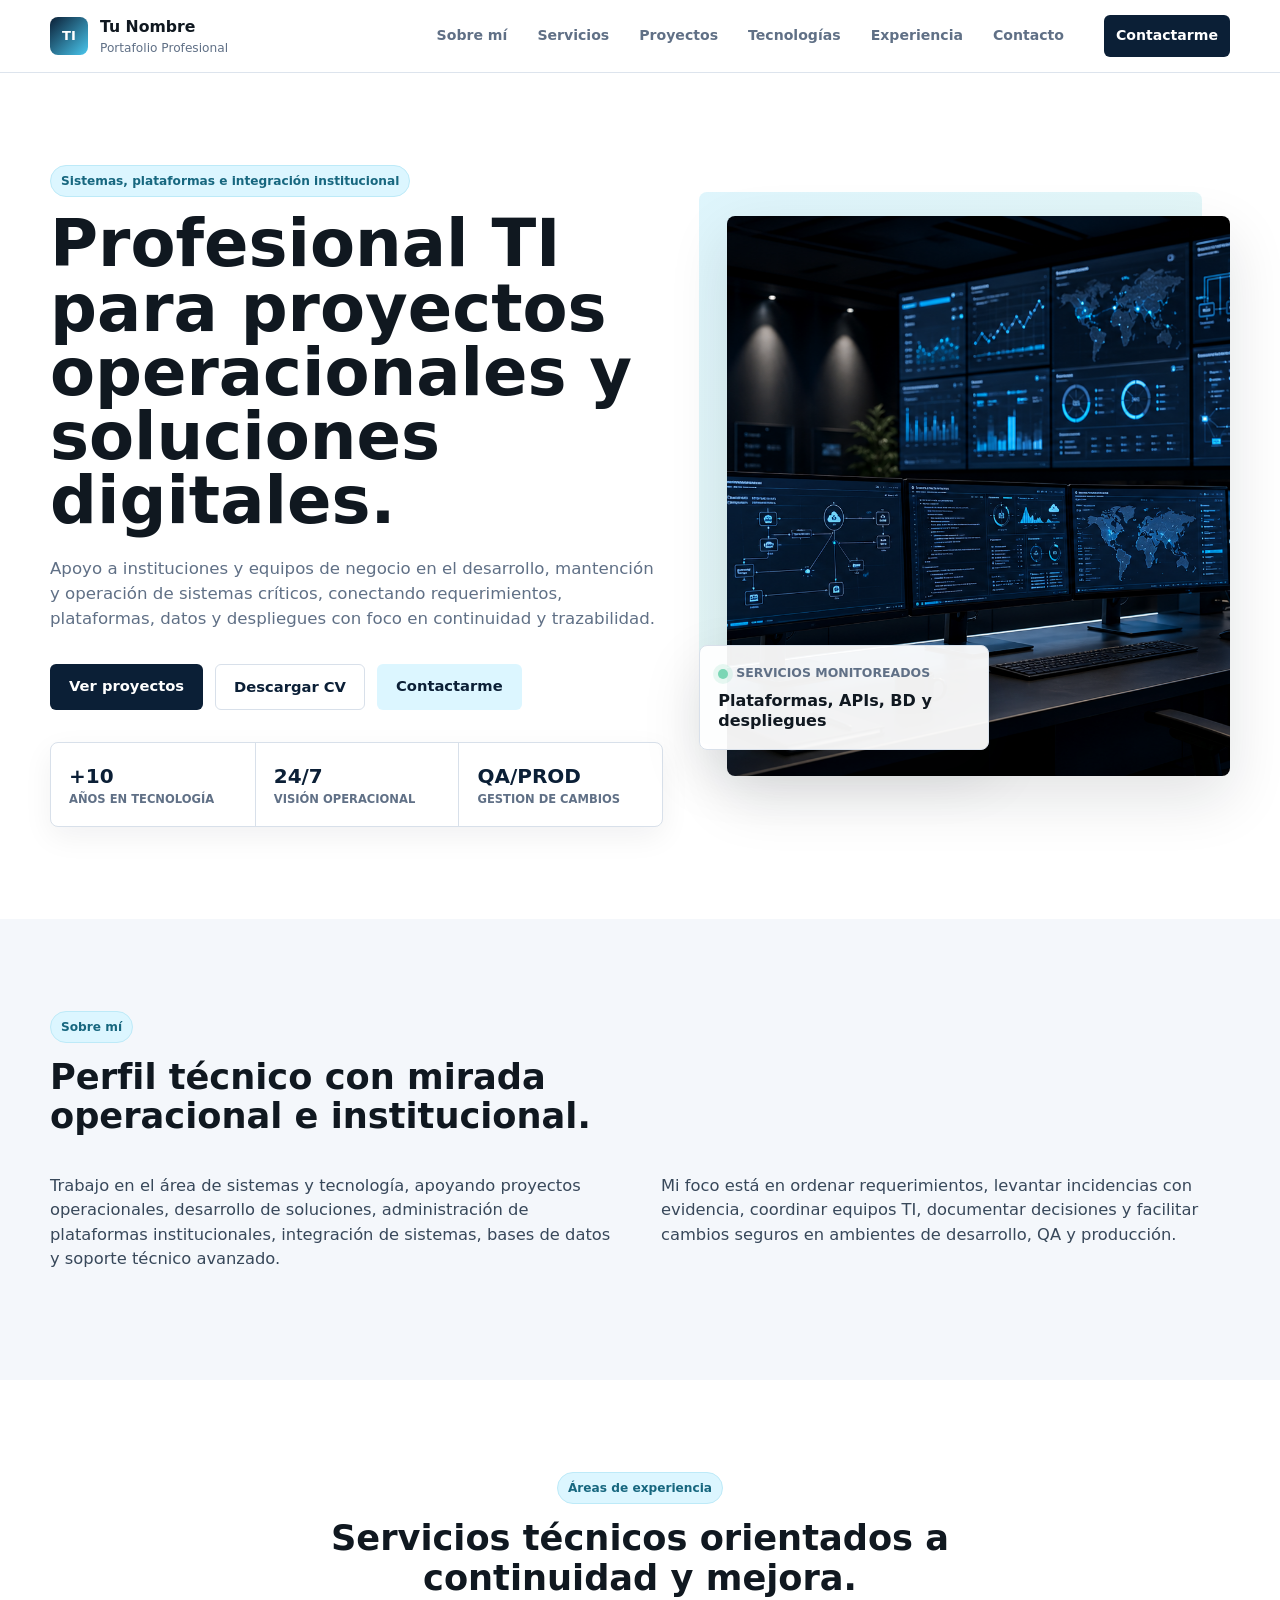
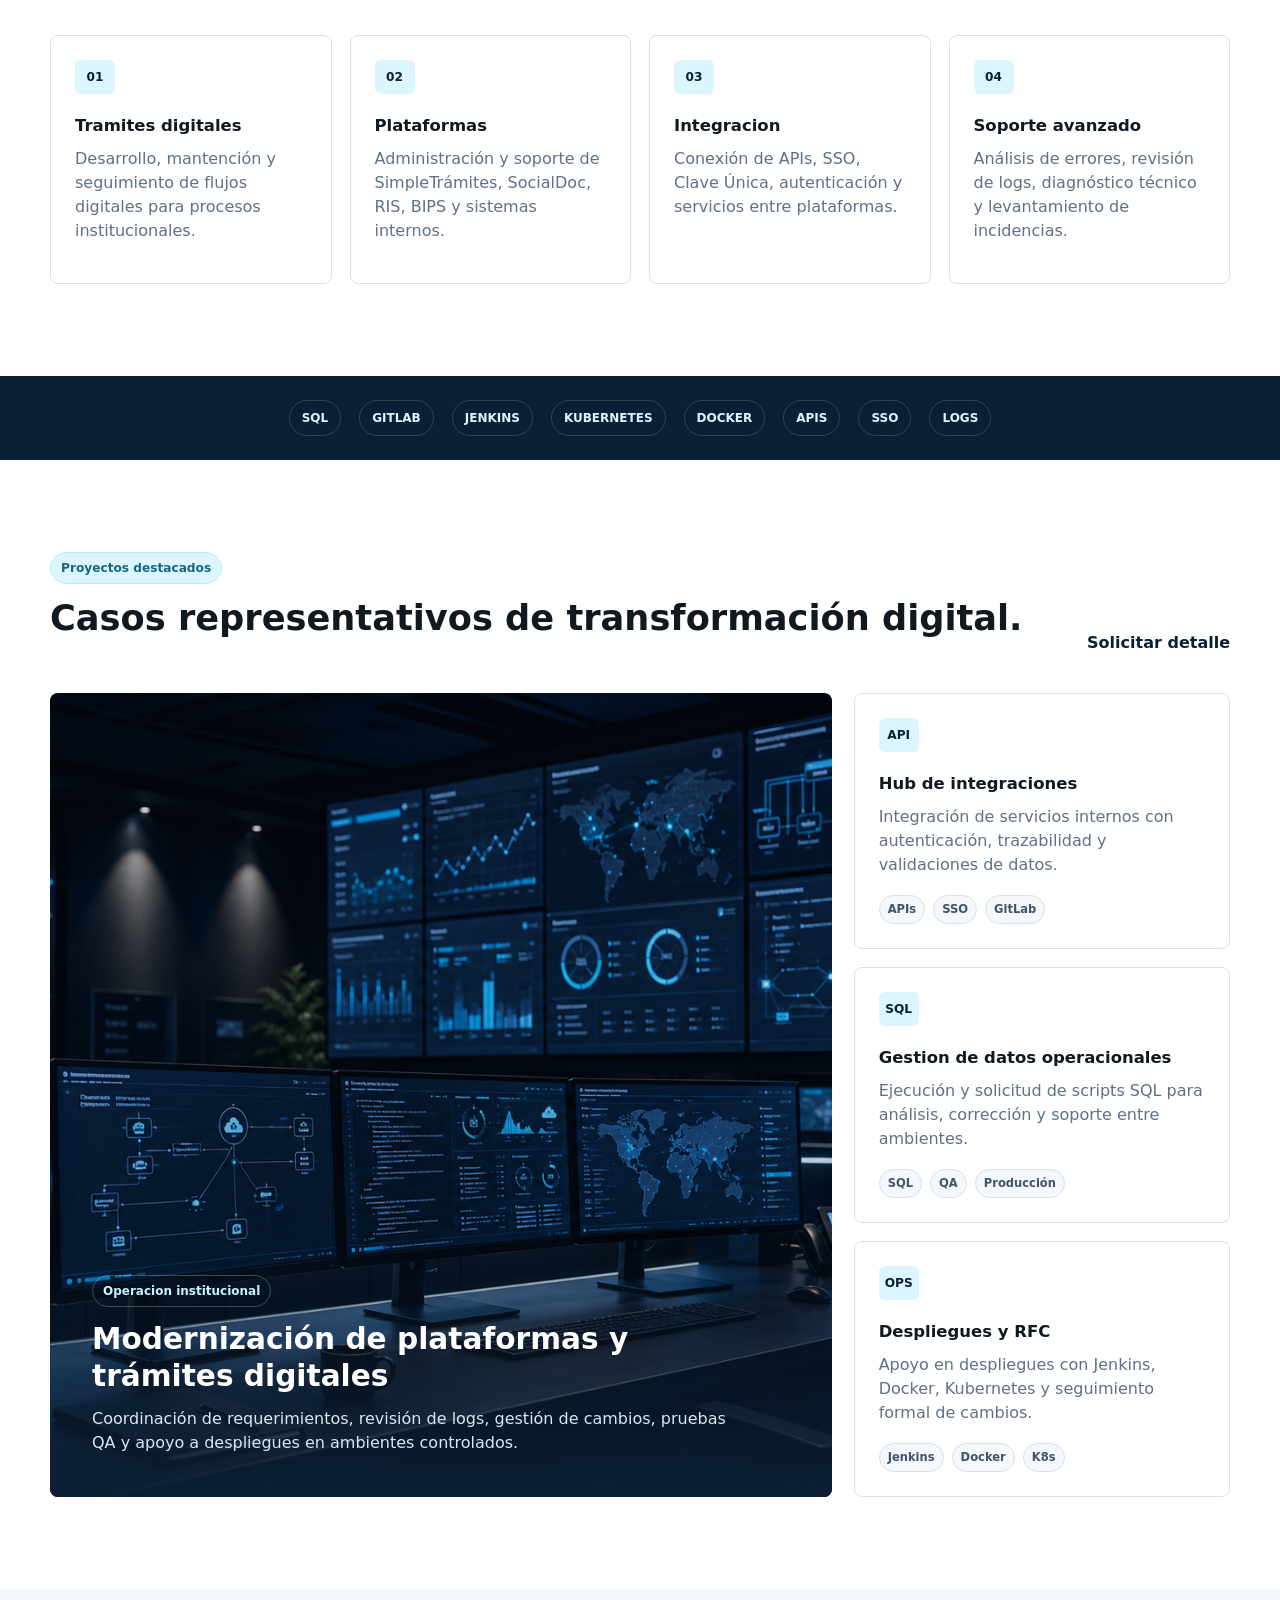
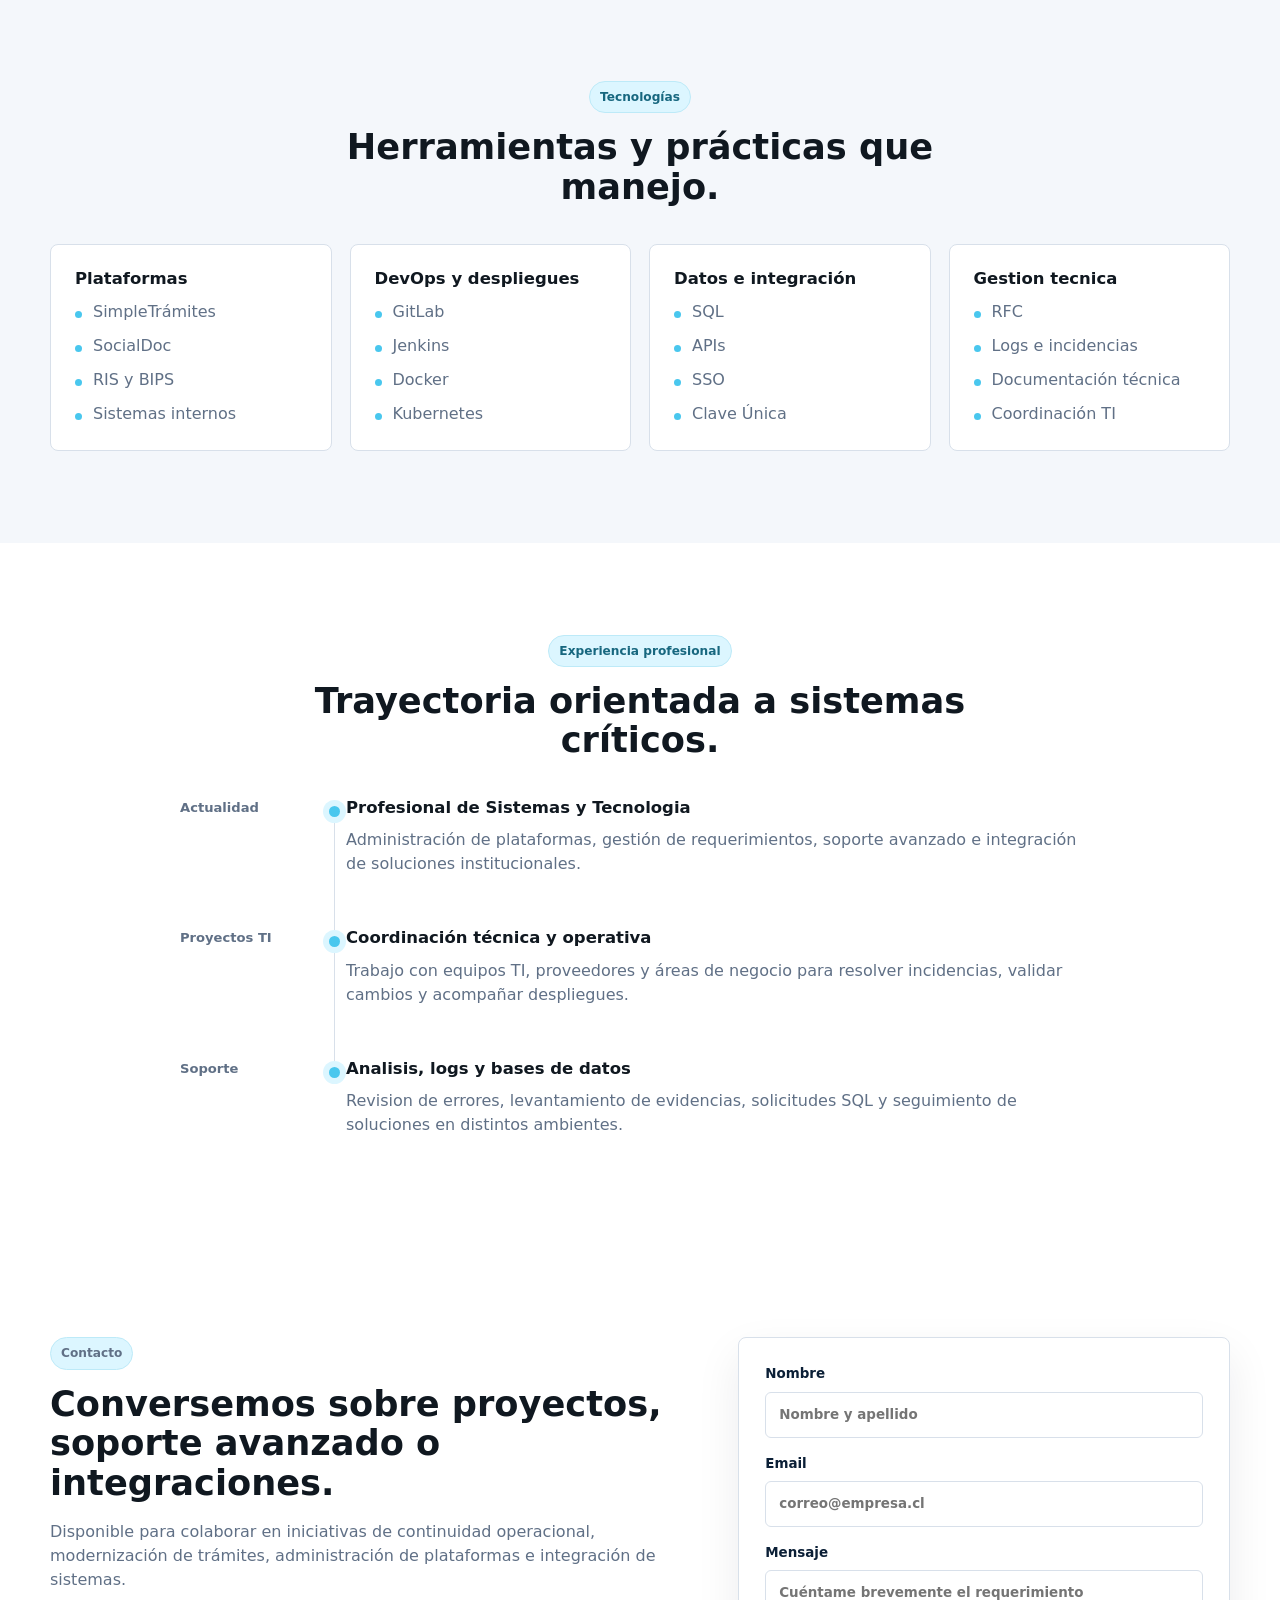
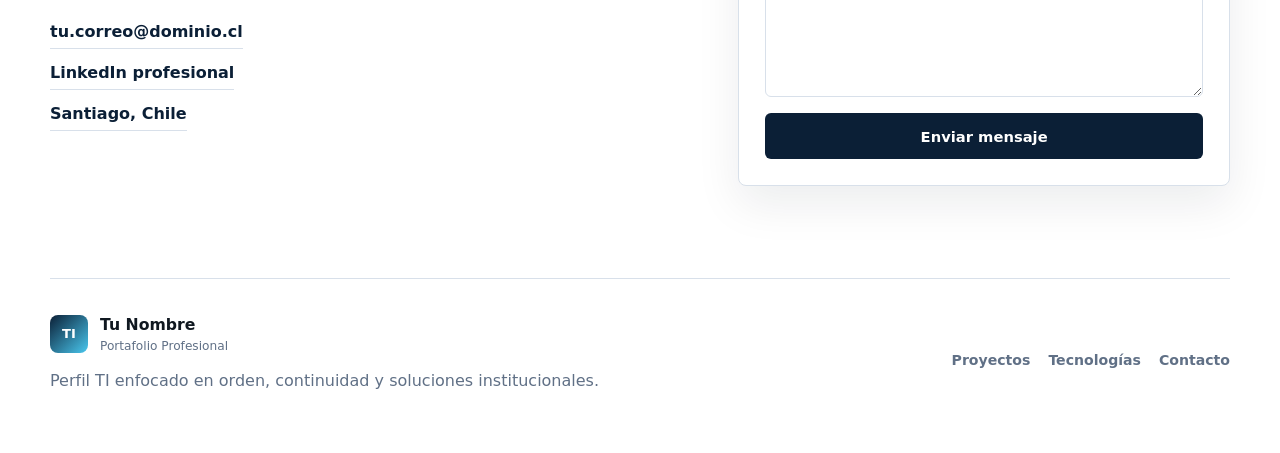
==== index.html @ 82178a9d "Create professional TI portfolio landing page" ====
<!doctype html>
<html lang="es">
  <head>
    <meta charset="utf-8" />
    <meta name="viewport" content="width=device-width, initial-scale=1" />
    <meta
      name="description"
      content="Portafolio profesional TI orientado a sistemas, plataformas institucionales, integración, bases de datos y gestión de proyectos operacionales."
    />
    <title>Portafolio Profesional TI</title>
    <link rel="stylesheet" href="styles.css" />
  </head>
  <body>
    <header class="site-header">
      <nav class="nav-shell" aria-label="Navegación principal">
        <a class="brand" href="#inicio" aria-label="Ir al inicio">
          <span class="brand-mark">TI</span>
          <span>
            <strong>Tu Nombre</strong>
            <small>Portafolio Profesional</small>
          </span>
        </a>

        <button class="menu-toggle" type="button" aria-expanded="false" aria-controls="main-menu">
          <span></span>
          <span></span>
          <span></span>
            <span class="sr-only">Abrir menú</span>
        </button>

        <div class="nav-links" id="main-menu">
          <a href="#sobre-mi">Sobre mí</a>
          <a href="#servicios">Servicios</a>
          <a href="#proyectos">Proyectos</a>
          <a href="#tecnologias">Tecnologías</a>
          <a href="#experiencia">Experiencia</a>
          <a href="#contacto">Contacto</a>
        </div>

        <a class="nav-cta" href="#contacto">Contactarme</a>
      </nav>
    </header>

    <main>
      <section class="hero section" id="inicio">
        <div class="hero-content">
          <p class="eyebrow">Sistemas, plataformas e integración institucional</p>
          <h1>Profesional TI para proyectos operacionales y soluciones digitales.</h1>
          <p class="hero-copy">
            Apoyo a instituciones y equipos de negocio en el desarrollo, mantención y
            operación de sistemas críticos, conectando requerimientos, plataformas,
            datos y despliegues con foco en continuidad y trazabilidad.
          </p>
          <div class="hero-actions" aria-label="Acciones principales">
            <a class="button primary" href="#proyectos">Ver proyectos</a>
            <button class="button secondary" type="button" data-toast="cv">Descargar CV</button>
            <a class="button ghost" href="#contacto">Contactarme</a>
          </div>
          <div class="hero-metrics" aria-label="Resumen profesional">
            <article>
              <strong>+10</strong>
              <span>Años en tecnología</span>
            </article>
            <article>
              <strong>24/7</strong>
              <span>Visión operacional</span>
            </article>
            <article>
              <strong>QA/PROD</strong>
              <span>Gestion de cambios</span>
            </article>
          </div>
        </div>

        <div class="hero-visual" aria-label="Panel visual de operaciones tecnologicas">
          <img src="assets/tech-operations-hero.png" alt="Centro de operaciones tecnológicas con paneles de monitoreo" />
          <div class="status-panel" aria-label="Indicadores de gestión">
            <div>
              <span class="status-dot"></span>
              <span>Servicios monitoreados</span>
            </div>
            <strong>Plataformas, APIs, BD y despliegues</strong>
          </div>
        </div>
      </section>

      <section class="about section" id="sobre-mi">
        <div class="section-heading">
          <p class="eyebrow">Sobre mí</p>
          <h2>Perfil técnico con mirada operacional e institucional.</h2>
        </div>
        <div class="about-grid">
          <p>
            Trabajo en el área de sistemas y tecnología, apoyando proyectos
            operacionales, desarrollo de soluciones, administración de plataformas
            institucionales, integración de sistemas, bases de datos y soporte técnico
            avanzado.
          </p>
          <p>
            Mi foco está en ordenar requerimientos, levantar incidencias con evidencia,
            coordinar equipos TI, documentar decisiones y facilitar cambios seguros en
            ambientes de desarrollo, QA y producción.
          </p>
        </div>
      </section>

      <section class="services section" id="servicios">
        <div class="section-heading centered">
          <p class="eyebrow">Áreas de experiencia</p>
          <h2>Servicios técnicos orientados a continuidad y mejora.</h2>
        </div>
        <div class="card-grid four">
          <article class="service-card">
            <span class="card-icon">01</span>
            <h3>Tramites digitales</h3>
            <p>Desarrollo, mantención y seguimiento de flujos digitales para procesos institucionales.</p>
          </article>
          <article class="service-card">
            <span class="card-icon">02</span>
            <h3>Plataformas</h3>
            <p>Administración y soporte de SimpleTrámites, SocialDoc, RIS, BIPS y sistemas internos.</p>
          </article>
          <article class="service-card">
            <span class="card-icon">03</span>
            <h3>Integracion</h3>
            <p>Conexión de APIs, SSO, Clave Única, autenticación y servicios entre plataformas.</p>
          </article>
          <article class="service-card">
            <span class="card-icon">04</span>
            <h3>Soporte avanzado</h3>
            <p>Análisis de errores, revisión de logs, diagnóstico técnico y levantamiento de incidencias.</p>
          </article>
        </div>
      </section>

      <section class="tech-strip" aria-label="Tecnologias principales">
        <span>SQL</span>
        <span>GitLab</span>
        <span>Jenkins</span>
        <span>Kubernetes</span>
        <span>Docker</span>
        <span>APIs</span>
        <span>SSO</span>
        <span>Logs</span>
      </section>

      <section class="projects section" id="proyectos">
        <div class="section-heading split">
          <div>
            <p class="eyebrow">Proyectos destacados</p>
            <h2>Casos representativos de transformación digital.</h2>
          </div>
          <a class="text-link" href="#contacto">Solicitar detalle</a>
        </div>

        <div class="project-layout">
          <article class="featured-project">
            <img src="assets/tech-operations-hero.png" alt="Panel de infraestructura y monitoreo" />
            <div class="featured-overlay">
              <span>Operacion institucional</span>
              <h3>Modernización de plataformas y trámites digitales</h3>
              <p>
                Coordinación de requerimientos, revisión de logs, gestión de cambios,
                pruebas QA y apoyo a despliegues en ambientes controlados.
              </p>
            </div>
          </article>

          <div class="project-stack">
            <article class="project-card">
              <span class="card-icon">API</span>
              <h3>Hub de integraciones</h3>
              <p>Integración de servicios internos con autenticación, trazabilidad y validaciones de datos.</p>
              <div class="tags">
                <span>APIs</span>
                <span>SSO</span>
                <span>GitLab</span>
              </div>
            </article>
            <article class="project-card">
              <span class="card-icon">SQL</span>
              <h3>Gestion de datos operacionales</h3>
              <p>Ejecución y solicitud de scripts SQL para análisis, corrección y soporte entre ambientes.</p>
              <div class="tags">
                <span>SQL</span>
                <span>QA</span>
                <span>Producción</span>
              </div>
            </article>
            <article class="project-card">
              <span class="card-icon">OPS</span>
              <h3>Despliegues y RFC</h3>
              <p>Apoyo en despliegues con Jenkins, Docker, Kubernetes y seguimiento formal de cambios.</p>
              <div class="tags">
                <span>Jenkins</span>
                <span>Docker</span>
                <span>K8s</span>
              </div>
            </article>
          </div>
        </div>
      </section>

      <section class="technologies section" id="tecnologias">
        <div class="section-heading centered">
          <p class="eyebrow">Tecnologías</p>
          <h2>Herramientas y prácticas que manejo.</h2>
        </div>
        <div class="skill-matrix">
          <article>
            <h3>Plataformas</h3>
            <ul>
              <li>SimpleTrámites</li>
              <li>SocialDoc</li>
              <li>RIS y BIPS</li>
              <li>Sistemas internos</li>
            </ul>
          </article>
          <article>
            <h3>DevOps y despliegues</h3>
            <ul>
              <li>GitLab</li>
              <li>Jenkins</li>
              <li>Docker</li>
              <li>Kubernetes</li>
            </ul>
          </article>
          <article>
            <h3>Datos e integración</h3>
            <ul>
              <li>SQL</li>
              <li>APIs</li>
              <li>SSO</li>
              <li>Clave Única</li>
            </ul>
          </article>
          <article>
            <h3>Gestion tecnica</h3>
            <ul>
              <li>RFC</li>
              <li>Logs e incidencias</li>
              <li>Documentación técnica</li>
              <li>Coordinación TI</li>
            </ul>
          </article>
        </div>
      </section>

      <section class="experience section" id="experiencia">
        <div class="section-heading centered">
          <p class="eyebrow">Experiencia profesional</p>
          <h2>Trayectoria orientada a sistemas críticos.</h2>
        </div>
        <div class="timeline">
          <article class="timeline-item">
            <span class="timeline-year">Actualidad</span>
            <div>
              <h3>Profesional de Sistemas y Tecnologia</h3>
              <p>Administración de plataformas, gestión de requerimientos, soporte avanzado e integración de soluciones institucionales.</p>
            </div>
          </article>
          <article class="timeline-item">
            <span class="timeline-year">Proyectos TI</span>
            <div>
              <h3>Coordinación técnica y operativa</h3>
              <p>Trabajo con equipos TI, proveedores y áreas de negocio para resolver incidencias, validar cambios y acompañar despliegues.</p>
            </div>
          </article>
          <article class="timeline-item">
            <span class="timeline-year">Soporte</span>
            <div>
              <h3>Analisis, logs y bases de datos</h3>
              <p>Revision de errores, levantamiento de evidencias, solicitudes SQL y seguimiento de soluciones en distintos ambientes.</p>
            </div>
          </article>
        </div>
      </section>

      <section class="contact section" id="contacto">
        <div class="contact-copy">
          <p class="eyebrow">Contacto</p>
          <h2>Conversemos sobre proyectos, soporte avanzado o integraciones.</h2>
          <p>
            Disponible para colaborar en iniciativas de continuidad operacional,
            modernización de trámites, administración de plataformas e integración de
            sistemas.
          </p>
          <div class="contact-list">
            <a href="mailto:tu.correo@dominio.cl">tu.correo@dominio.cl</a>
            <a href="https://www.linkedin.com/" target="_blank" rel="noreferrer">LinkedIn profesional</a>
            <span>Santiago, Chile</span>
          </div>
        </div>

        <form class="contact-form" aria-label="Formulario de contacto">
          <label>
            Nombre
            <input type="text" name="name" placeholder="Nombre y apellido" />
          </label>
          <label>
            Email
            <input type="email" name="email" placeholder="correo@empresa.cl" />
          </label>
          <label>
            Mensaje
            <textarea name="message" rows="5" placeholder="Cuéntame brevemente el requerimiento"></textarea>
          </label>
          <button class="button primary full" type="submit">Enviar mensaje</button>
        </form>
      </section>
    </main>

    <footer class="site-footer">
      <div>
        <a class="brand footer-brand" href="#inicio">
          <span class="brand-mark">TI</span>
          <span>
            <strong>Tu Nombre</strong>
            <small>Portafolio Profesional</small>
          </span>
        </a>
        <p>Perfil TI enfocado en orden, continuidad y soluciones institucionales.</p>
      </div>
      <div class="footer-links">
        <a href="#proyectos">Proyectos</a>
        <a href="#tecnologias">Tecnologías</a>
        <a href="#contacto">Contacto</a>
      </div>
    </footer>

    <div class="toast" role="status" aria-live="polite">Puedes reemplazar este enlace por tu CV en PDF.</div>

    <script src="script.js"></script>
  </body>
</html>
---- styles.css ----
:root {
  --ink: #101820;
  --navy: #0b1f36;
  --navy-2: #123455;
  --cyan: #49c7ee;
  --cyan-soft: #dcf6ff;
  --mint: #7bd6b5;
  --paper: #ffffff;
  --mist: #f4f7fb;
  --line: #d8e0ea;
  --muted: #607086;
  --shadow: 0 22px 60px rgba(16, 24, 32, 0.12);
}

* {
  box-sizing: border-box;
}

html {
  scroll-behavior: smooth;
}

body {
  margin: 0;
  color: var(--ink);
  background: var(--paper);
  font-family: Inter, ui-sans-serif, system-ui, -apple-system, BlinkMacSystemFont, "Segoe UI", sans-serif;
  line-height: 1.5;
}

body.menu-open {
  overflow: hidden;
}

a {
  color: inherit;
  text-decoration: none;
}

img {
  display: block;
  max-width: 100%;
}

.sr-only {
  position: absolute;
  width: 1px;
  height: 1px;
  padding: 0;
  margin: -1px;
  overflow: hidden;
  clip: rect(0, 0, 0, 0);
  white-space: nowrap;
  border: 0;
}

.site-header {
  position: sticky;
  top: 0;
  z-index: 20;
  border-bottom: 1px solid rgba(216, 224, 234, 0.85);
  background: rgba(255, 255, 255, 0.92);
  backdrop-filter: blur(18px);
}

.nav-shell,
.section,
.site-footer {
  width: min(1180px, calc(100% - 40px));
  margin: 0 auto;
}

.nav-shell {
  min-height: 72px;
  display: flex;
  align-items: center;
  gap: 28px;
}

.brand {
  display: inline-flex;
  align-items: center;
  gap: 12px;
  min-width: 208px;
}

.brand-mark {
  display: grid;
  place-items: center;
  width: 38px;
  height: 38px;
  border-radius: 8px;
  color: var(--paper);
  background: linear-gradient(135deg, var(--navy), var(--cyan));
  font-size: 0.82rem;
  font-weight: 800;
  letter-spacing: 0;
}

.brand strong,
.brand small {
  display: block;
}

.brand strong {
  font-size: 0.98rem;
}

.brand small {
  color: var(--muted);
  font-size: 0.76rem;
}

.nav-links {
  display: flex;
  align-items: center;
  justify-content: center;
  gap: 6px;
  margin-left: auto;
}

.nav-links a,
.nav-cta {
  border-radius: 6px;
  padding: 10px 12px;
  color: var(--muted);
  font-size: 0.88rem;
  font-weight: 650;
}

.nav-links a:hover {
  color: var(--navy);
  background: var(--mist);
}

.nav-cta {
  color: var(--paper);
  background: var(--navy);
}

.menu-toggle {
  display: none;
  width: 42px;
  height: 42px;
  margin-left: auto;
  border: 1px solid var(--line);
  border-radius: 8px;
  background: var(--paper);
}

.menu-toggle span:not(.sr-only) {
  display: block;
  width: 18px;
  height: 2px;
  margin: 4px auto;
  background: var(--navy);
}

.section {
  padding: 92px 0;
}

.hero {
  display: grid;
  grid-template-columns: minmax(0, 1fr) minmax(420px, 0.82fr);
  gap: 64px;
  align-items: center;
  min-height: calc(100vh - 72px);
}

.eyebrow {
  display: inline-flex;
  margin: 0 0 14px;
  border: 1px solid #bdeaf8;
  border-radius: 999px;
  padding: 6px 10px;
  color: #17677f;
  background: var(--cyan-soft);
  font-size: 0.76rem;
  font-weight: 750;
}

h1,
h2,
h3,
p {
  margin-top: 0;
}

h1 {
  max-width: 760px;
  margin-bottom: 24px;
  font-size: 4.1rem;
  line-height: 0.98;
  letter-spacing: 0;
}

h2 {
  margin-bottom: 18px;
  font-size: 2.2rem;
  line-height: 1.12;
  letter-spacing: 0;
}

h3 {
  margin-bottom: 10px;
  font-size: 1.03rem;
  line-height: 1.25;
}

.hero-copy {
  max-width: 660px;
  margin-bottom: 32px;
  color: var(--muted);
  font-size: 1.04rem;
}

.hero-actions {
  display: flex;
  flex-wrap: wrap;
  gap: 12px;
  margin-bottom: 32px;
}

.button {
  display: inline-flex;
  align-items: center;
  justify-content: center;
  min-height: 46px;
  border: 1px solid transparent;
  border-radius: 6px;
  padding: 0 18px;
  font-family: inherit;
  font-size: 0.92rem;
  font-weight: 750;
  cursor: pointer;
}

.button.primary {
  color: var(--paper);
  background: var(--navy);
}

.button.secondary {
  color: var(--navy);
  border-color: var(--line);
  background: var(--paper);
}

.button.ghost {
  color: var(--navy);
  background: var(--cyan-soft);
}

.button.full {
  width: 100%;
}

.button:hover,
.text-link:hover {
  transform: translateY(-1px);
}

.hero-metrics {
  display: grid;
  grid-template-columns: repeat(3, minmax(0, 1fr));
  max-width: 620px;
  border: 1px solid var(--line);
  border-radius: 8px;
  background: var(--paper);
  box-shadow: 0 10px 30px rgba(16, 24, 32, 0.06);
}

.hero-metrics article {
  padding: 18px;
}

.hero-metrics article + article {
  border-left: 1px solid var(--line);
}

.hero-metrics strong {
  display: block;
  color: var(--navy);
  font-size: 1.25rem;
}

.hero-metrics span {
  display: block;
  color: var(--muted);
  font-size: 0.72rem;
  font-weight: 750;
  text-transform: uppercase;
}

.hero-visual {
  position: relative;
}

.hero-visual::before {
  content: "";
  position: absolute;
  inset: -24px 28px 32px -28px;
  z-index: -1;
  border-radius: 8px;
  background: linear-gradient(145deg, rgba(73, 199, 238, 0.18), rgba(123, 214, 181, 0.16));
}

.hero-visual img,
.featured-project img {
  width: 100%;
  height: 560px;
  object-fit: cover;
  border-radius: 8px;
  box-shadow: var(--shadow);
}

.status-panel {
  position: absolute;
  left: -28px;
  bottom: 26px;
  max-width: 290px;
  border: 1px solid var(--line);
  border-radius: 8px;
  padding: 18px;
  background: rgba(255, 255, 255, 0.94);
  box-shadow: var(--shadow);
}

.status-panel div {
  display: flex;
  align-items: center;
  gap: 8px;
  margin-bottom: 8px;
  color: var(--muted);
  font-size: 0.78rem;
  font-weight: 750;
  text-transform: uppercase;
}

.status-panel strong {
  display: block;
  line-height: 1.25;
}

.status-dot {
  width: 10px;
  height: 10px;
  border-radius: 50%;
  background: var(--mint);
  box-shadow: 0 0 0 5px rgba(123, 214, 181, 0.18);
}

.about,
.services,
.technologies {
  width: 100%;
  max-width: none;
  padding-right: max(20px, calc((100% - 1180px) / 2));
  padding-left: max(20px, calc((100% - 1180px) / 2));
}

.about,
.technologies {
  background: var(--mist);
}

.section-heading {
  max-width: 700px;
  margin-bottom: 38px;
}

.section-heading.centered {
  margin-right: auto;
  margin-left: auto;
  text-align: center;
}

.section-heading.split {
  max-width: none;
  display: flex;
  align-items: end;
  justify-content: space-between;
  gap: 24px;
}

.about-grid {
  display: grid;
  grid-template-columns: repeat(2, minmax(0, 1fr));
  gap: 42px;
  color: #38485a;
  font-size: 1.02rem;
}

.card-grid {
  display: grid;
  gap: 18px;
}

.card-grid.four {
  grid-template-columns: repeat(4, minmax(0, 1fr));
}

.service-card,
.project-card,
.skill-matrix article,
.contact-form {
  border: 1px solid var(--line);
  border-radius: 8px;
  background: var(--paper);
}

.service-card,
.project-card,
.skill-matrix article {
  padding: 24px;
}

.service-card p,
.project-card p,
.skill-matrix li,
.timeline-item p,
.contact-copy p,
.site-footer p {
  color: var(--muted);
}

.card-icon {
  display: inline-grid;
  place-items: center;
  min-width: 40px;
  height: 34px;
  margin-bottom: 22px;
  border-radius: 6px;
  color: var(--navy);
  background: var(--cyan-soft);
  font-size: 0.76rem;
  font-weight: 850;
}

.tech-strip {
  display: flex;
  justify-content: center;
  gap: 18px;
  padding: 24px 20px;
  color: var(--paper);
  background: var(--navy);
  overflow-x: auto;
}

.tech-strip span {
  flex: 0 0 auto;
  border: 1px solid rgba(255, 255, 255, 0.16);
  border-radius: 999px;
  padding: 8px 12px;
  color: #d9f7ff;
  font-size: 0.75rem;
  font-weight: 800;
  text-transform: uppercase;
}

.text-link {
  flex: 0 0 auto;
  color: var(--navy);
  font-weight: 800;
}

.project-layout {
  display: grid;
  grid-template-columns: minmax(0, 1.35fr) minmax(320px, 0.65fr);
  gap: 22px;
}

.featured-project {
  position: relative;
  min-height: 560px;
  overflow: hidden;
  border-radius: 8px;
  background: var(--navy);
}

.featured-project img {
  height: 100%;
  min-height: 560px;
  box-shadow: none;
  opacity: 0.78;
}

.featured-overlay {
  position: absolute;
  right: 0;
  bottom: 0;
  left: 0;
  padding: 42px;
  color: var(--paper);
  background: linear-gradient(180deg, transparent, rgba(11, 31, 54, 0.95));
}

.featured-overlay span {
  display: inline-flex;
  margin-bottom: 14px;
  border: 1px solid rgba(255, 255, 255, 0.24);
  border-radius: 999px;
  padding: 6px 10px;
  color: #c9f4ff;
  font-size: 0.75rem;
  font-weight: 750;
}

.featured-overlay h3 {
  max-width: 620px;
  margin-bottom: 12px;
  font-size: 1.85rem;
}

.featured-overlay p {
  max-width: 640px;
  margin-bottom: 0;
  color: #d9e8f4;
}

.project-stack {
  display: grid;
  gap: 18px;
}

.tags {
  display: flex;
  flex-wrap: wrap;
  gap: 8px;
  margin-top: 18px;
}

.tags span {
  border: 1px solid var(--line);
  border-radius: 999px;
  padding: 5px 8px;
  color: #435468;
  background: var(--mist);
  font-size: 0.72rem;
  font-weight: 750;
}

.skill-matrix {
  display: grid;
  grid-template-columns: repeat(4, minmax(0, 1fr));
  gap: 18px;
}

.skill-matrix ul {
  display: grid;
  gap: 10px;
  margin: 0;
  padding: 0;
  list-style: none;
}

.skill-matrix li {
  position: relative;
  padding-left: 18px;
}

.skill-matrix li::before {
  content: "";
  position: absolute;
  top: 0.72em;
  left: 0;
  width: 7px;
  height: 7px;
  border-radius: 50%;
  background: var(--cyan);
}

.experience {
  max-width: 920px;
}

.timeline {
  display: grid;
  gap: 0;
}

.timeline-item {
  display: grid;
  grid-template-columns: 140px minmax(0, 1fr);
  gap: 26px;
  padding: 0 0 36px;
  position: relative;
}

.timeline-item::before {
  content: "";
  position: absolute;
  top: 8px;
  bottom: -6px;
  left: 154px;
  width: 1px;
  background: var(--line);
}

.timeline-item::after {
  content: "";
  position: absolute;
  top: 8px;
  left: 149px;
  width: 11px;
  height: 11px;
  border-radius: 50%;
  background: var(--cyan);
  box-shadow: 0 0 0 6px var(--cyan-soft);
}

.timeline-item:last-child {
  padding-bottom: 0;
}

.timeline-item:last-child::before {
  display: none;
}

.timeline-year {
  color: var(--muted);
  font-size: 0.82rem;
  font-weight: 800;
}

.contact {
  display: grid;
  grid-template-columns: minmax(0, 0.9fr) minmax(360px, 0.7fr);
  gap: 56px;
  align-items: start;
}

.contact-list {
  display: grid;
  gap: 12px;
  margin-top: 28px;
}

.contact-list a,
.contact-list span {
  display: inline-flex;
  width: fit-content;
  border-bottom: 1px solid var(--line);
  padding-bottom: 4px;
  color: var(--navy);
  font-weight: 750;
}

.contact-form {
  display: grid;
  gap: 16px;
  padding: 26px;
  box-shadow: 0 18px 45px rgba(16, 24, 32, 0.08);
}

.contact-form label {
  display: grid;
  gap: 7px;
  color: var(--navy);
  font-size: 0.84rem;
  font-weight: 750;
}

.contact-form input,
.contact-form textarea {
  width: 100%;
  border: 1px solid var(--line);
  border-radius: 6px;
  padding: 12px 13px;
  color: var(--ink);
  background: var(--paper);
  font: inherit;
  resize: vertical;
}

.contact-form input:focus,
.contact-form textarea:focus {
  outline: 3px solid rgba(73, 199, 238, 0.22);
  border-color: var(--cyan);
}

.site-footer {
  display: flex;
  align-items: center;
  justify-content: space-between;
  gap: 24px;
  border-top: 1px solid var(--line);
  padding: 34px 0 44px;
}

.footer-brand {
  margin-bottom: 14px;
}

.footer-links {
  display: flex;
  gap: 18px;
  color: var(--muted);
  font-size: 0.88rem;
  font-weight: 750;
}

.toast {
  position: fixed;
  right: 22px;
  bottom: 22px;
  z-index: 40;
  max-width: 320px;
  transform: translateY(18px);
  border: 1px solid rgba(73, 199, 238, 0.35);
  border-radius: 8px;
  padding: 14px 16px;
  color: var(--paper);
  background: var(--navy);
  box-shadow: var(--shadow);
  opacity: 0;
  pointer-events: none;
  transition: opacity 180ms ease, transform 180ms ease;
}

.toast.visible {
  transform: translateY(0);
  opacity: 1;
}

@media (max-width: 980px) {
  .nav-shell,
  .section,
  .site-footer {
    width: min(100% - 28px, 720px);
  }

  .nav-shell {
    min-height: 66px;
  }

  .menu-toggle {
    display: inline-block;
  }

  .nav-links,
  .nav-cta {
    display: none;
  }

  .nav-links {
    position: fixed;
    top: 66px;
    right: 14px;
    left: 14px;
    z-index: 30;
    flex-direction: column;
    align-items: stretch;
    border: 1px solid var(--line);
    border-radius: 8px;
    padding: 10px;
    background: var(--paper);
    box-shadow: var(--shadow);
  }

  .nav-links.open {
    display: flex;
  }

  .hero,
  .about-grid,
  .project-layout,
  .contact {
    grid-template-columns: 1fr;
  }

  .hero {
    gap: 42px;
    min-height: auto;
    padding-top: 62px;
  }

  h1 {
    font-size: 3.05rem;
  }

  .hero-visual img,
  .featured-project,
  .featured-project img {
    height: 430px;
    min-height: 430px;
  }

  .status-panel {
    left: 18px;
    right: 18px;
    bottom: 18px;
    max-width: none;
  }

  .card-grid.four,
  .skill-matrix {
    grid-template-columns: repeat(2, minmax(0, 1fr));
  }

  .about,
  .services,
  .technologies {
    padding-right: 14px;
    padding-left: 14px;
  }

  .section-heading.split {
    align-items: start;
    flex-direction: column;
  }
}

@media (max-width: 640px) {
  .brand {
    min-width: 0;
  }

  .brand small {
    display: none;
  }

  .section {
    padding-top: 66px;
    padding-bottom: 66px;
  }

  h1 {
    font-size: 2.42rem;
    line-height: 1.04;
  }

  h2 {
    font-size: 1.75rem;
  }

  .hero-copy {
    font-size: 0.98rem;
  }

  .hero-actions,
  .hero-metrics,
  .card-grid.four,
  .skill-matrix {
    grid-template-columns: 1fr;
  }

  .button {
    width: 100%;
  }

  .hero-metrics article + article {
    border-top: 1px solid var(--line);
    border-left: 0;
  }

  .hero-visual::before {
    inset: -14px 10px 18px -10px;
  }

  .hero-visual img,
  .featured-project,
  .featured-project img {
    height: 360px;
    min-height: 360px;
  }

  .featured-overlay {
    padding: 26px;
  }

  .featured-overlay h3 {
    font-size: 1.35rem;
  }

  .timeline-item {
    grid-template-columns: 1fr;
    gap: 10px;
    padding-left: 26px;
  }

  .timeline-item::before {
    left: 4px;
  }

  .timeline-item::after {
    left: -1px;
  }

  .contact {
    gap: 34px;
  }

  .contact-form {
    padding: 20px;
  }

  .site-footer,
  .footer-links {
    align-items: start;
    flex-direction: column;
  }

  .toast {
    right: 14px;
    left: 14px;
    max-width: none;
  }
}
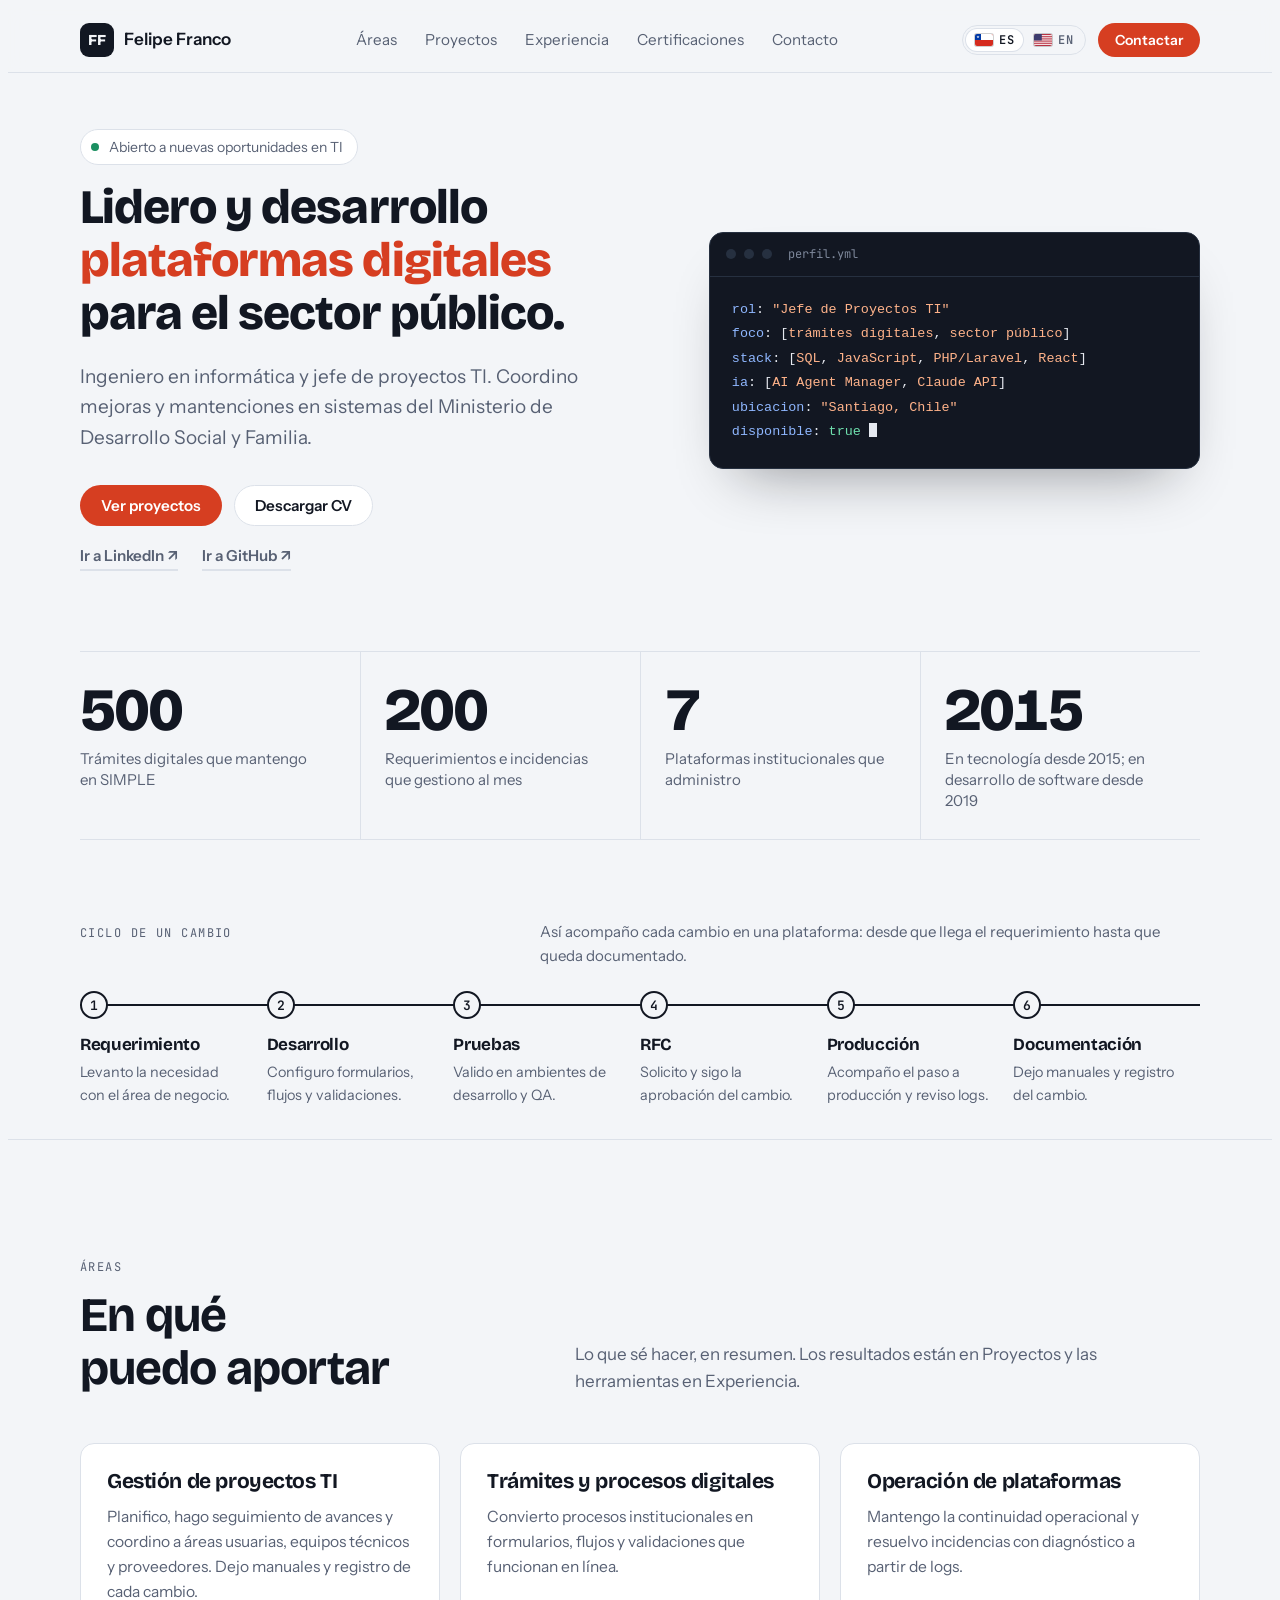
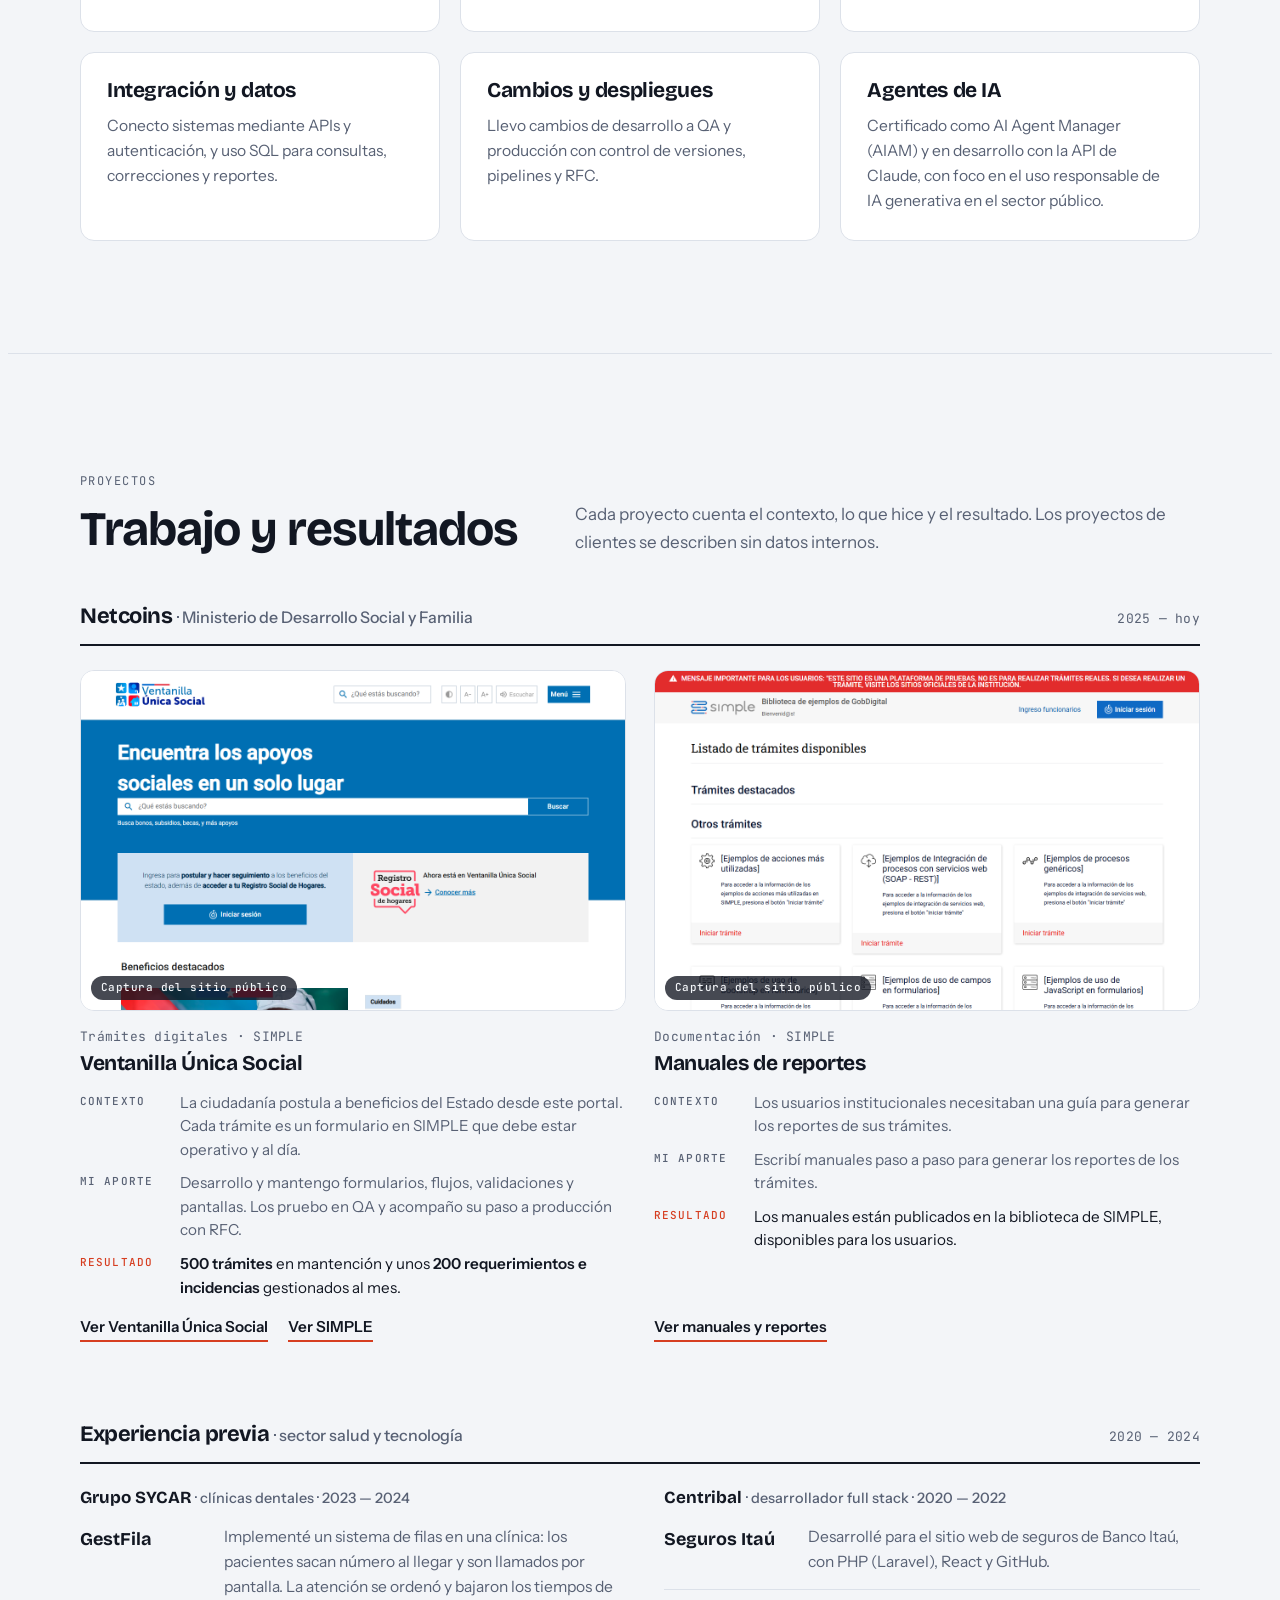
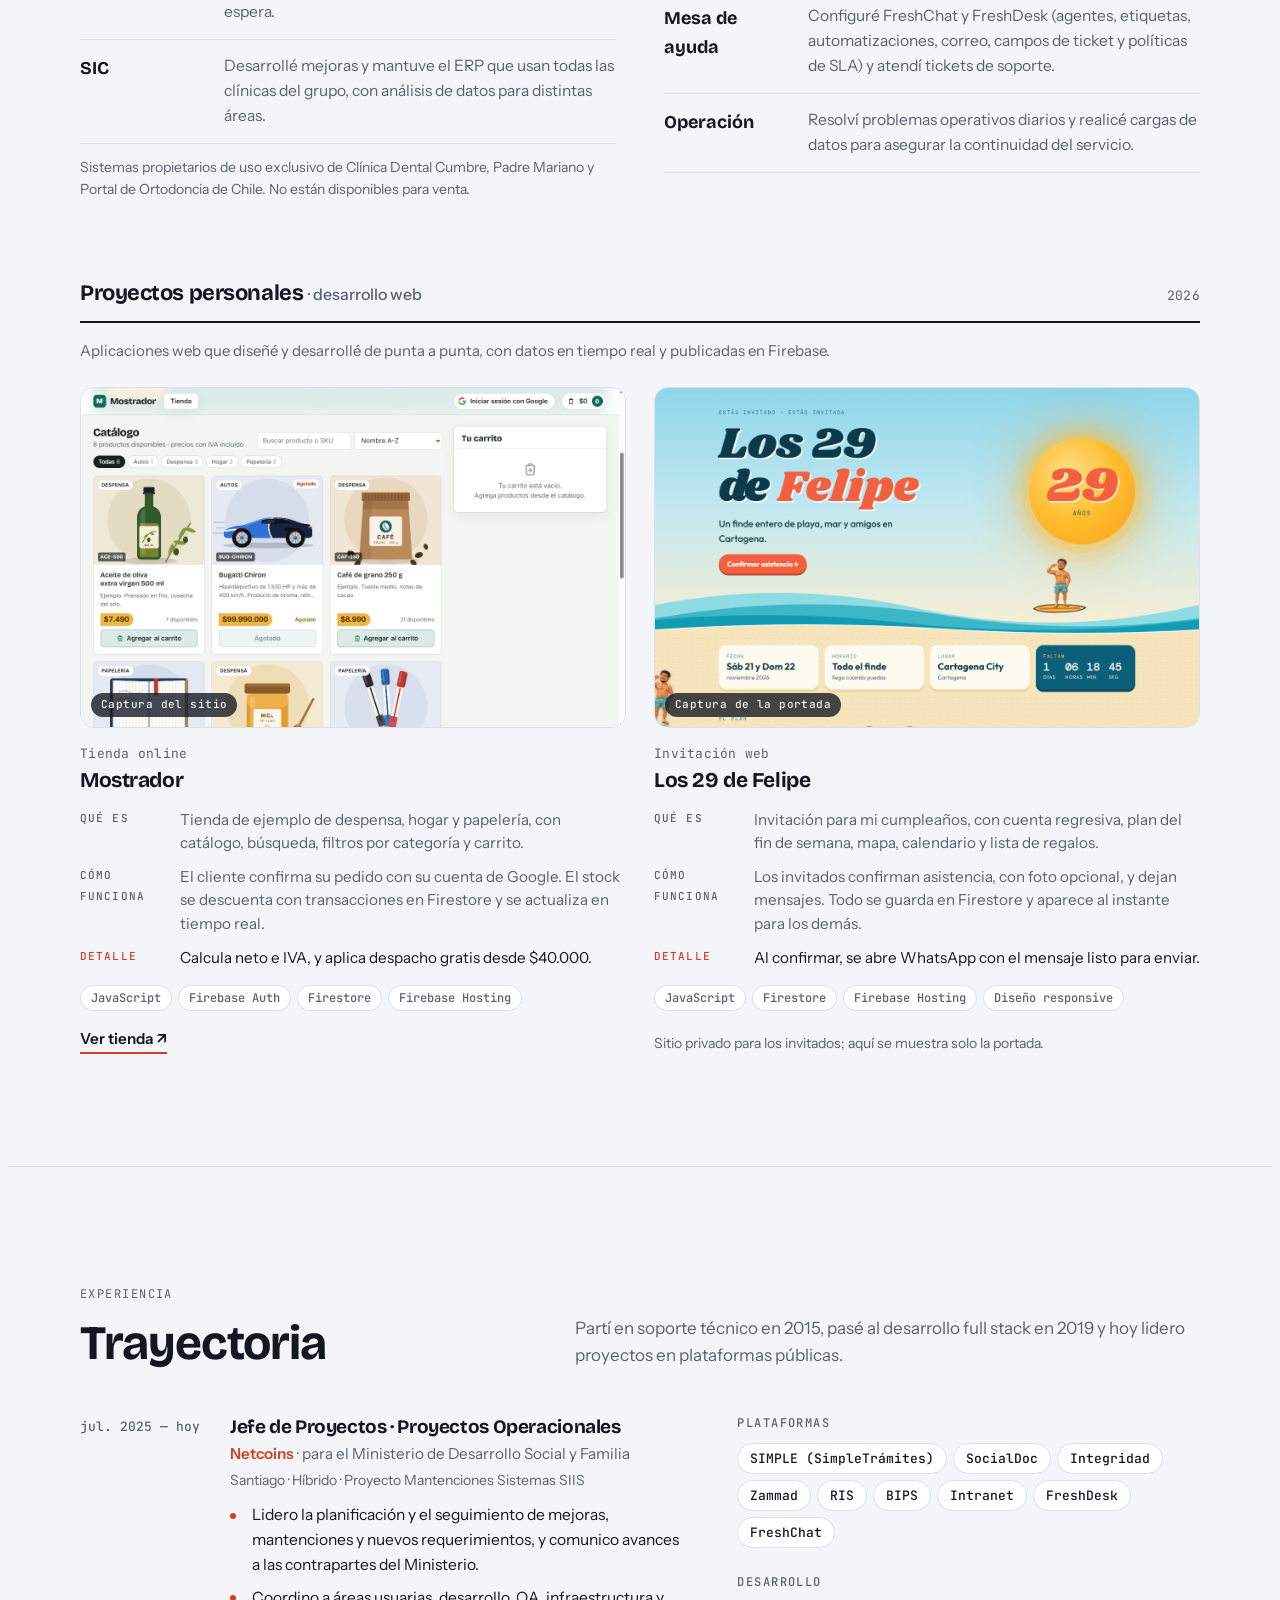
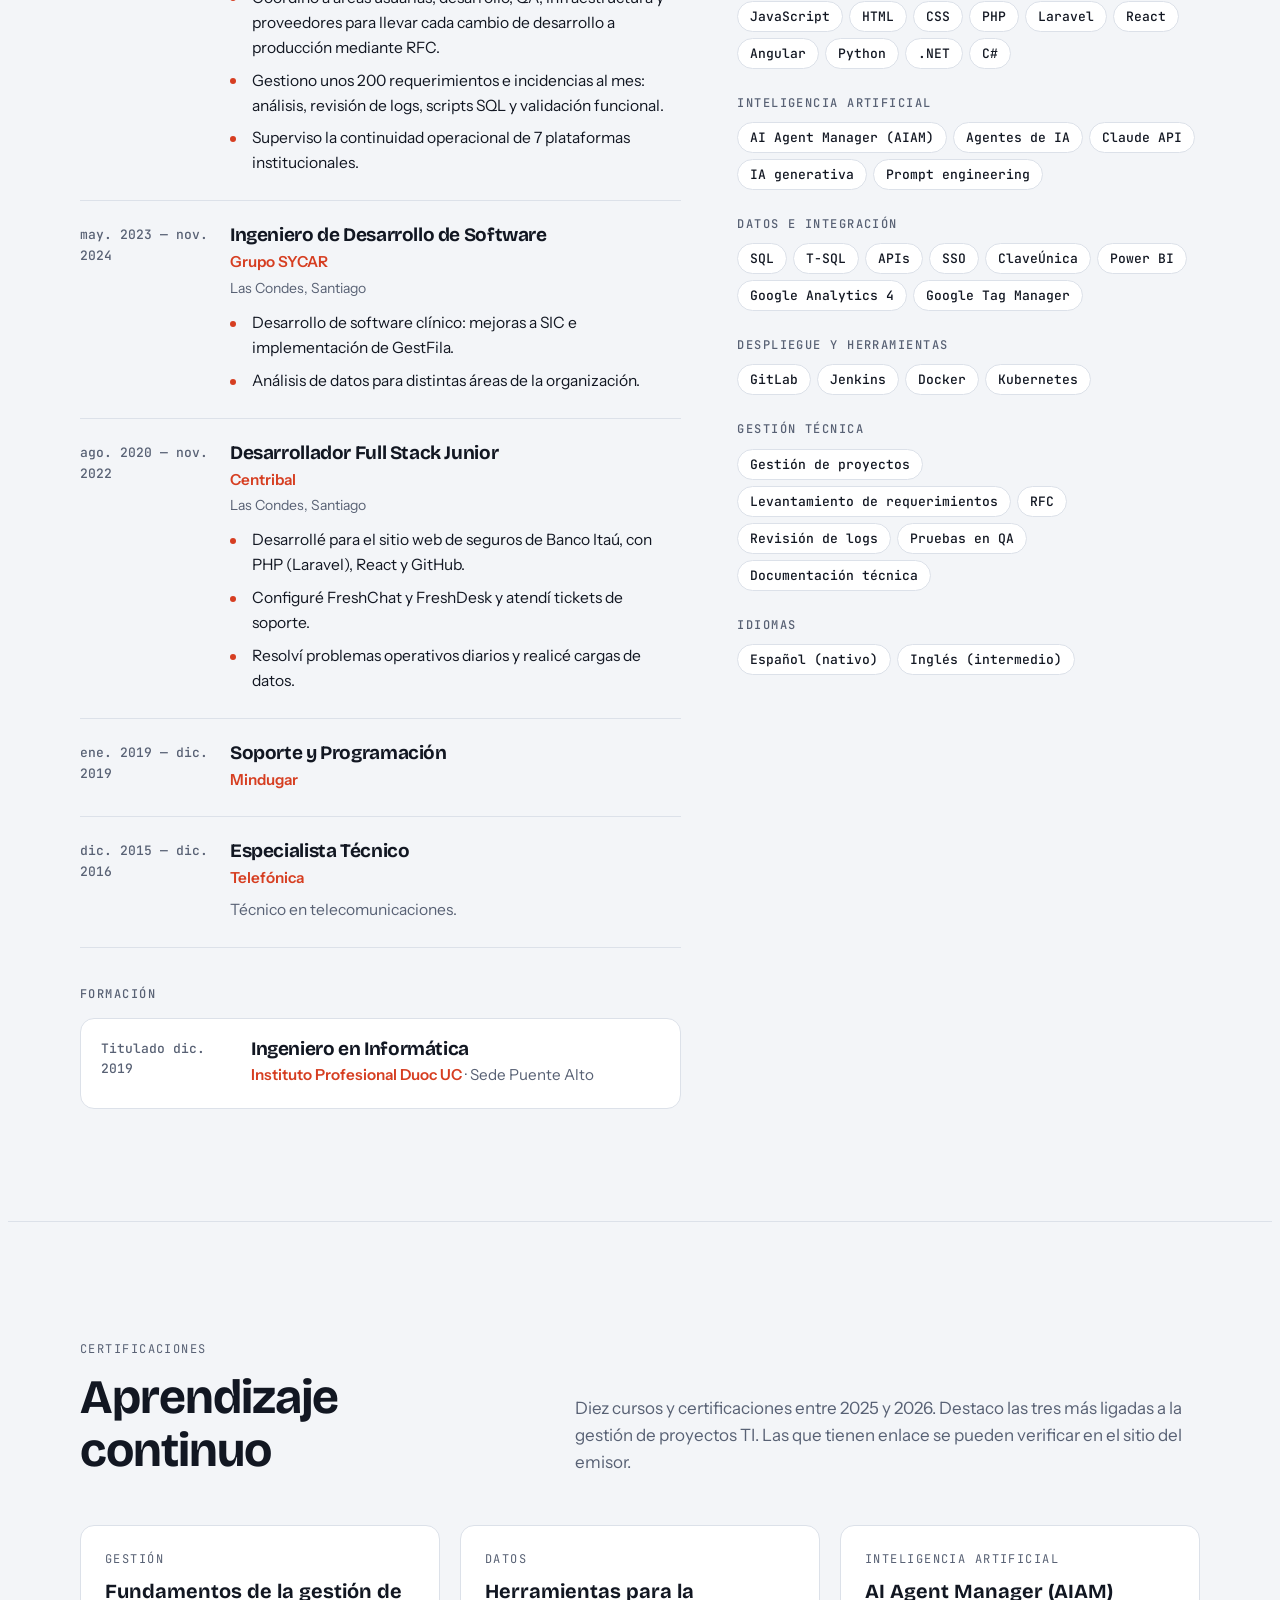
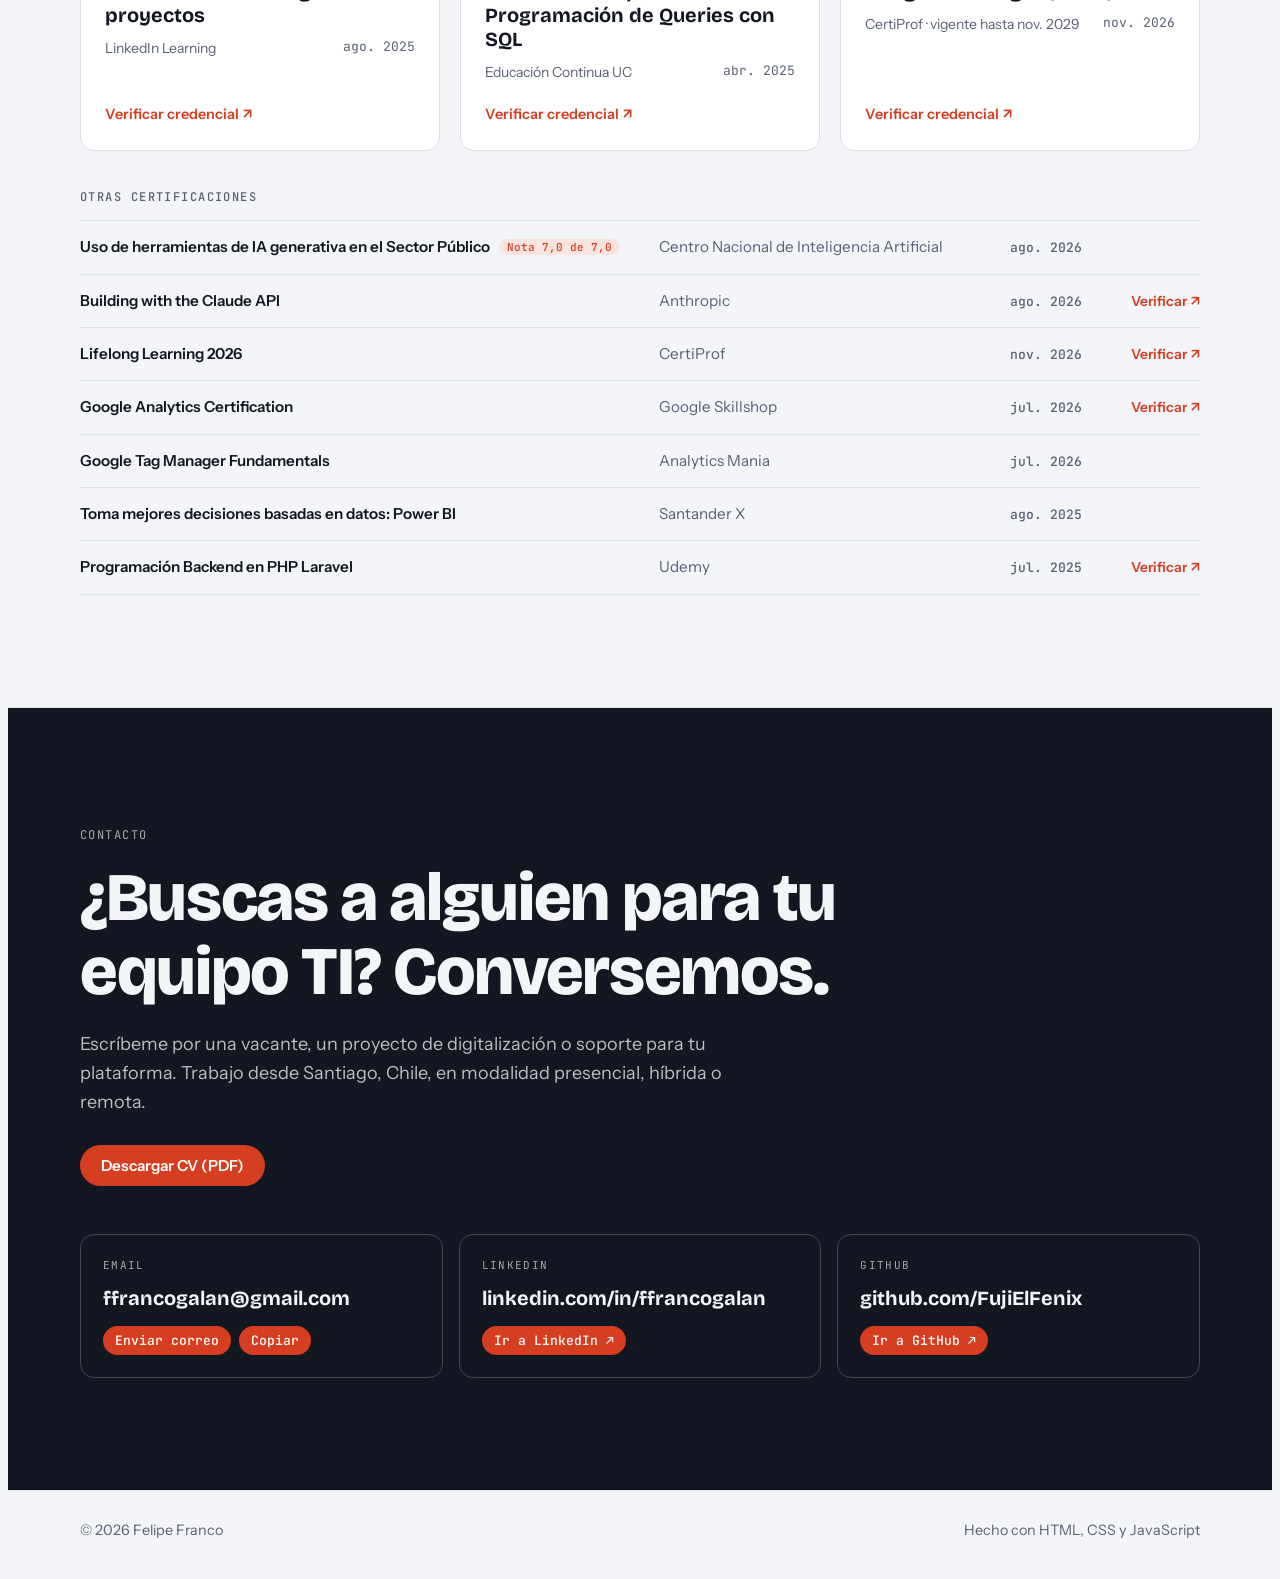
==== commit ecd15f3a: "Publicar el nuevo portafolio en español e inglés Reemplaza la maqueta anterior por el portafolio act" ====
--- a/index.html
+++ b/index.html
@@ -1,335 +1,1020 @@
 <!doctype html>
 <html lang="es">
-  <head>
-    <meta charset="utf-8" />
-    <meta name="viewport" content="width=device-width, initial-scale=1" />
-    <meta
-      name="description"
-      content="Portafolio profesional TI orientado a sistemas, plataformas institucionales, integración, bases de datos y gestión de proyectos operacionales."
-    />
-    <title>Portafolio Profesional TI</title>
-    <link rel="stylesheet" href="styles.css" />
-  </head>
-  <body>
-    <header class="site-header">
-      <nav class="nav-shell" aria-label="Navegación principal">
-        <a class="brand" href="#inicio" aria-label="Ir al inicio">
-          <span class="brand-mark">TI</span>
-          <span>
-            <strong>Tu Nombre</strong>
-            <small>Portafolio Profesional</small>
-          </span>
+<head>
+<meta charset="utf-8">
+<meta name="viewport" content="width=device-width, initial-scale=1, viewport-fit=cover">
+<link rel="canonical" href="https://felipe-franco-ti.web.app/">
+<link rel="alternate" hreflang="es" href="https://felipe-franco-ti.web.app/">
+<link rel="alternate" hreflang="en" href="https://felipe-franco-ti.web.app/en">
+<link rel="alternate" hreflang="x-default" href="https://felipe-franco-ti.web.app/">
+<link rel="icon" type="image/svg+xml" href="favicon.svg">
+<meta name="theme-color" content="#0D1117">
+<meta property="og:type" content="website">
+<meta property="og:locale" content="es_CL">
+<meta property="og:locale:alternate" content="en_US">
+<meta property="og:site_name" content="Felipe Franco">
+<meta property="og:title" content="Felipe Franco · Jefe de Proyectos TI">
+<meta property="og:description" content="Ingeniero en informática y jefe de proyectos TI. Trámites digitales, plataformas públicas, integración de sistemas y desarrollo full stack.">
+<meta property="og:url" content="https://felipe-franco-ti.web.app/">
+<meta property="og:image" content="https://felipe-franco-ti.web.app/preview.png">
+<meta property="og:image:width" content="1200">
+<meta property="og:image:height" content="630">
+<meta name="twitter:card" content="summary_large_image">
+<meta name="twitter:title" content="Felipe Franco · Jefe de Proyectos TI">
+<meta name="twitter:description" content="Ingeniero en informática y jefe de proyectos TI. Trámites digitales, plataformas públicas, integración de sistemas y desarrollo full stack.">
+<meta name="twitter:image" content="https://felipe-franco-ti.web.app/preview.png">
+<title>Felipe Franco · Portafolio Profesional TI</title>
+<meta name="claude:viewport-fit-sides" content="cover">
+<meta name="description" content="Felipe Franco, ingeniero en informática y jefe de proyectos TI en Santiago. Trámites digitales, plataformas públicas, integración de sistemas y desarrollo full stack.">
+<link rel="preconnect" href="https://fonts.googleapis.com">
+<link rel="preconnect" href="https://fonts.gstatic.com" crossorigin>
+<link rel="stylesheet" href="https://fonts.googleapis.com/css2?family=Bricolage+Grotesque:opsz,wght@12..96,500;12..96,700;12..96,800&family=Instrument+Sans:wght@400;500;600&family=JetBrains+Mono:wght@400;500&display=swap">
+<style>
+/* Layout: columna central de 1120px; hero en dos columnas (mensaje + ficha perfil.yml) y debajo el ciclo de un cambio; secciones con título a la izquierda y contenido en rejilla */
+:root {
+  --bg: #F3F5F8;
+  --surface: #FFFFFF;
+  --ink: #121722;
+  --muted: #586174;
+  --line: #DCE1E9;
+  --accent: #D63E21;
+  --accent-soft: #FBE4DE;
+  --accent-ink: #FFFFFF;
+  --ok: #1B8F61;
+  --pend: #B7791F;
+  --pend-soft: #FDF1DC;
+  --band: #121722;
+  --band-fg: #F3F5F8;
+
+  /* Ficha de código: oscura en ambos temas */
+  --code-bg: #121722;
+  --code-line: #263040;
+  --code-fg: #E6E9F0;
+  --code-dim: #7D879A;
+  --code-key: #8FB7FF;
+  --code-str: #FFB38A;
+  --code-bool: #6FE0AE;
+
+  /* Miniaturas de proyectos */
+  --t1a: #CFE6E1; --t1b: #1F6B5C;
+  --t2a: #F4D7B0; --t2b: #8A4B22;
+  --t3a: #D9DDF7; --t3b: #3443A8;
+  --t4a: #F2D3DA; --t4b: #9B2F4A;
+  --t5a: #D6E8F5; --t5b: #1E5F8C;
+
+  --f-display: "Bricolage Grotesque", "Segoe UI", system-ui, sans-serif;
+  --f-body: "Instrument Sans", "Segoe UI", system-ui, -apple-system, sans-serif;
+  --f-mono: "JetBrains Mono", ui-monospace, Consolas, "Courier New", monospace;
+
+  --wrap: 1120px;
+  --radius: 14px;
+}
+@media (prefers-color-scheme: dark) {
+  :root:not([data-theme="light"]) {
+    --bg: #0D1117; --surface: #151B24; --ink: #E8ECF2; --muted: #9AA3B4; --line: #263040;
+    --accent: #FF6A4D; --accent-soft: #3A1B14; --accent-ink: #1A0B07; --ok: #4FD39A;
+    --pend: #F2B85B; --pend-soft: #33270F;
+    --band: #151B24; --band-fg: #E8ECF2;
+    --code-bg: #0A0E14; --code-line: #222B39;
+    --t1a: #17322D; --t2a: #3B2C1C; --t3a: #1F2547;
+    --t1b: #7FD3BF; --t2b: #F0B57C; --t3b: #9AA8FF;
+    --t4a: #3A1C25; --t4b: #F297AE;
+    --t5a: #16283A; --t5b: #8CC4F0;
+    color-scheme: dark;
+  }
+}
+:root[data-theme="dark"] {
+  --bg: #0D1117; --surface: #151B24; --ink: #E8ECF2; --muted: #9AA3B4; --line: #263040;
+  --accent: #FF6A4D; --accent-soft: #3A1B14; --accent-ink: #1A0B07; --ok: #4FD39A;
+  --pend: #F2B85B; --pend-soft: #33270F;
+  --band: #151B24; --band-fg: #E8ECF2;
+  --code-bg: #0A0E14; --code-line: #222B39;
+  --t1a: #17322D; --t2a: #3B2C1C; --t3a: #1F2547;
+  --t1b: #7FD3BF; --t2b: #F0B57C; --t3b: #9AA8FF;
+  --t4a: #3A1C25; --t4b: #F297AE;
+  --t5a: #16283A; --t5b: #8CC4F0;
+  color-scheme: dark;
+}
+
+*, *::before, *::after { box-sizing: border-box; }
+html { scroll-behavior: smooth; scroll-padding-top: 80px; }
+body {
+  background: var(--bg);
+  color: var(--ink);
+  font-family: var(--f-body);
+  font-size: 1.0625rem;
+  line-height: 1.6;
+  -webkit-font-smoothing: antialiased;
+}
+body::before {
+  content: ""; position: fixed; inset: 0 0 auto; height: env(safe-area-inset-top, 0px);
+  z-index: 10; background: var(--bg);
+}
+a { color: inherit; }
+:focus-visible { outline: 2px solid var(--accent); outline-offset: 3px; border-radius: 6px; }
+
+.wrap {
+  max-width: calc(var(--wrap) + 64px);
+  margin: 0 auto;
+  padding-left: max(16px, env(safe-area-inset-left, 0px));
+  padding-right: max(16px, env(safe-area-inset-right, 0px));
+}
+@media (min-width: 720px) {
+  .wrap { padding-left: max(32px, env(safe-area-inset-left, 0px)); padding-right: max(32px, env(safe-area-inset-right, 0px)); }
+}
+
+h1, h2, h3 { font-family: var(--f-display); line-height: 1.1; margin: 0; text-wrap: balance; letter-spacing: -0.02em; }
+p { margin: 0; }
+.mono { font-family: var(--f-mono); font-size: 0.8125rem; letter-spacing: 0.02em; }
+.eyebrow {
+  font-family: var(--f-mono); font-size: 0.75rem; text-transform: uppercase; letter-spacing: 0.12em; color: var(--muted);
+}
+
+/* ---------- Datos por confirmar (borrar la clase "pend" cuando estén listos) ---------- */
+.pend {
+  background: var(--pend-soft); color: var(--pend);
+  border-bottom: 1.5px dashed var(--pend); border-radius: 3px; padding: 0 4px;
+  box-decoration-break: clone; -webkit-box-decoration-break: clone;
+}
+.draft-note { background: var(--pend-soft); color: var(--pend); font-size: 0.875rem; }
+.draft-note .wrap { padding-block: 8px; }
+
+/* ---------- Navegación ---------- */
+.nav {
+  position: sticky; top: env(safe-area-inset-top, 0px); z-index: 20;
+  background: color-mix(in srgb, var(--bg) 88%, transparent);
+  backdrop-filter: blur(10px); -webkit-backdrop-filter: blur(10px);
+  border-bottom: 1px solid var(--line);
+}
+.nav .wrap { display: flex; align-items: center; justify-content: space-between; gap: 16px; height: 64px; }
+.brand { display: flex; align-items: center; gap: 10px; text-decoration: none; font-weight: 600; min-width: 0; }
+.brand-mark {
+  display: grid; place-items: center; width: 34px; height: 34px; border-radius: 9px; flex: none;
+  background: var(--ink); color: var(--bg); font-family: var(--f-display); font-weight: 800; font-size: 0.95rem;
+}
+.nav-links { display: flex; gap: 28px; list-style: none; margin: 0; padding: 0; }
+.nav-links a { text-decoration: none; color: var(--muted); font-size: 0.95rem; }
+.nav-links a:hover { color: var(--ink); }
+@media (max-width: 820px) { .nav-links { display: none; } }
+
+/* Selector de idioma */
+.nav-right { display: flex; align-items: center; gap: 12px; }
+.lang { display: flex; gap: 2px; padding: 3px; border: 1px solid var(--line); border-radius: 999px; background: var(--bg); }
+.lang a {
+  display: inline-flex; align-items: center; gap: 6px; padding: 5px 9px; border-radius: 999px;
+  font: 600 0.75rem/1 var(--f-mono); letter-spacing: 0.04em; color: var(--muted); text-decoration: none;
+}
+.lang a:hover { color: var(--ink); }
+.lang a.active { background: var(--surface); color: var(--ink); box-shadow: 0 0 0 1px var(--line); }
+.lang svg { width: 18px; height: 12px; display: block; border-radius: 2px; box-shadow: 0 0 0 1px rgba(0, 0, 0, 0.18); }
+@media (max-width: 560px) {
+  .lang span { display: none; }
+  .lang a { padding: 6px 7px; }
+  .nav-right { gap: 8px; }
+}
+@media (max-width: 420px) { .brand > span:last-child { display: none; } }
+
+.btn {
+  display: inline-flex; align-items: center; gap: 8px; padding: 12px 20px; border-radius: 999px;
+  font: 600 0.95rem/1 var(--f-body); text-decoration: none; border: 1px solid transparent; cursor: pointer;
+  transition: transform .15s ease, background-color .15s ease; white-space: nowrap;
+}
+.btn:hover { transform: translateY(-1px); }
+.btn-primary { background: var(--accent); color: var(--accent-ink); }
+.btn-ghost { border-color: var(--line); color: var(--ink); background: var(--surface); }
+.btn-sm { padding: 9px 16px; font-size: 0.875rem; }
+
+/* ---------- Hero ---------- */
+.hero { padding-block: clamp(28px, 4.5vw, 56px) 32px; }
+.hero-grid { display: grid; grid-template-columns: 1.15fr 1fr; gap: clamp(32px, 5vw, 64px); align-items: center; }
+.hero-grid > * { min-width: 0; }
+@media (max-width: 900px) { .hero-grid { grid-template-columns: 1fr; } }
+
+.status {
+  display: inline-flex; align-items: center; gap: 10px; padding: 6px 14px 6px 10px; border-radius: 999px;
+  border: 1px solid var(--line); background: var(--surface); font-size: 0.875rem; color: var(--muted);
+}
+.status-dot { width: 8px; height: 8px; border-radius: 50%; background: var(--ok); animation: pulse 2.4s infinite; flex: none; }
+@keyframes pulse { 0% { box-shadow: 0 0 0 0 color-mix(in srgb, var(--ok) 60%, transparent); } 70% { box-shadow: 0 0 0 8px transparent; } 100% { box-shadow: 0 0 0 0 transparent; } }
+
+.hero h1 { font-size: clamp(2rem, 3.8vw, 3rem); font-weight: 800; margin-top: 16px; }
+.hero h1 em { font-style: normal; color: var(--accent); }
+.hero-lead { margin-top: 22px; font-size: 1.1875rem; color: var(--muted); max-width: 34em; }
+.hero-cta { display: flex; flex-wrap: wrap; gap: 12px; margin-top: 32px; }
+.hero-social { display: flex; flex-wrap: wrap; gap: 8px 24px; margin-top: 18px; font-size: 0.95rem; font-weight: 600; }
+.hero-social a { text-decoration: none; color: var(--muted); border-bottom: 2px solid var(--line); padding-bottom: 1px; }
+.hero-social a:hover { color: var(--ink); border-color: var(--accent); }
+
+.code-card {
+  background: var(--code-bg); color: var(--code-fg); border-radius: var(--radius); border: 1px solid var(--code-line);
+  box-shadow: 0 30px 60px -30px rgba(10, 14, 20, 0.45);
+  overflow: hidden;
+}
+.code-top { display: flex; align-items: center; gap: 8px; padding: 12px 16px; border-bottom: 1px solid var(--code-line); }
+.code-top i { width: 10px; height: 10px; border-radius: 50%; background: var(--code-line); display: block; }
+.code-top span { margin-left: 8px; color: var(--code-dim); font-family: var(--f-mono); font-size: 0.75rem; }
+.code-card pre {
+  margin: 0; padding: 20px 22px 24px; overflow-x: auto;
+  font: 400 0.84rem/1.75 var(--f-mono); tab-size: 2;
+}
+.k { color: var(--code-key); } .s { color: var(--code-str); } .b { color: var(--code-bool); } .d { color: var(--code-dim); }
+.cursor { display: inline-block; width: 8px; height: 1.05em; background: var(--code-fg); vertical-align: -0.15em; animation: blink 1.1s steps(1) infinite; }
+@keyframes blink { 50% { opacity: 0; } }
+
+/* Logros */
+.stats {
+  margin: clamp(48px, 7vw, 80px) 0 0; display: grid; grid-template-columns: repeat(4, 1fr);
+  border-top: 1px solid var(--line); border-bottom: 1px solid var(--line);
+}
+.stat { display: flex; flex-direction: column-reverse; justify-content: flex-end; gap: 8px; padding: 28px 24px 28px 0; min-width: 0; }
+.stat + .stat { border-left: 1px solid var(--line); padding-left: 24px; }
+.stat dd { margin: 0; font: 800 clamp(2.5rem, 5vw, 3.75rem)/1 var(--f-display); letter-spacing: -0.03em; color: var(--ink); font-variant-numeric: tabular-nums; }
+.stat dt { color: var(--muted); font-size: 0.9375rem; line-height: 1.4; max-width: 16em; }
+@media (max-width: 760px) {
+  .stats { grid-template-columns: 1fr 1fr; }
+  .stat:nth-child(3) { border-left: 0; padding-left: 0; }
+  .stat:nth-child(n+3) { border-top: 1px solid var(--line); }
+}
+
+/* Ciclo de un cambio */
+.cycle { margin-top: clamp(48px, 7vw, 80px); }
+.cycle-head { display: flex; justify-content: space-between; align-items: baseline; gap: 8px 24px; flex-wrap: wrap; margin-bottom: 36px; }
+.cycle-head p { color: var(--muted); font-size: 0.9375rem; max-width: 44em; }
+.steps { display: grid; grid-template-columns: repeat(6, 1fr); list-style: none; margin: 0; padding: 0; counter-reset: step; }
+.steps li { position: relative; padding: 22px 20px 0 0; border-top: 2px solid var(--ink); counter-increment: step; min-width: 0; }
+.steps li::before {
+  content: counter(step); position: absolute; top: -15px; left: 0; width: 28px; height: 28px; border-radius: 50%;
+  display: grid; place-items: center; background: var(--bg); border: 2px solid var(--ink); font: 600 0.8125rem/1 var(--f-mono);
+}
+.steps h3 { font-size: 1.0625rem; font-weight: 700; margin-top: 8px; }
+.steps p { color: var(--muted); font-size: 0.9rem; margin-top: 6px; }
+@media (max-width: 900px) { .steps { grid-template-columns: repeat(3, 1fr); row-gap: 40px; } }
+@media (max-width: 520px) { .steps { grid-template-columns: 1fr 1fr; } }
+
+/* ---------- Secciones ---------- */
+section.block { padding-block: clamp(64px, 9vw, 112px); border-top: 1px solid var(--line); }
+.sec-head { display: grid; grid-template-columns: 1fr 1.4fr; gap: 24px 48px; align-items: end; margin-bottom: 48px; }
+.sec-head > * { min-width: 0; }
+.sec-head h2 { font-size: clamp(2rem, 3.8vw, 3rem); font-weight: 700; margin-top: 10px; }
+.sec-head p { color: var(--muted); max-width: 36em; }
+@media (max-width: 800px) { .sec-head { grid-template-columns: 1fr; } }
+
+/* Áreas */
+.areas { display: grid; grid-template-columns: repeat(3, 1fr); gap: 20px; }
+@media (max-width: 960px) { .areas { grid-template-columns: repeat(2, 1fr); } }
+@media (max-width: 640px) { .areas { grid-template-columns: 1fr; } }
+.area {
+  display: flex; flex-direction: column; gap: 12px; padding: 26px; border-radius: var(--radius);
+  background: var(--surface); border: 1px solid var(--line); min-width: 0;
+}
+.area h3 { font-size: 1.3125rem; font-weight: 700; }
+.area > p { color: var(--muted); font-size: 0.975rem; }
+.area-foot { margin-top: auto; padding-top: 14px; border-top: 1px dashed var(--line); font: 500 0.75rem/1.6 var(--f-mono); color: var(--ink); letter-spacing: 0.02em; }
+
+/* Proyectos */
+.projects { display: grid; grid-template-columns: repeat(2, 1fr); gap: 40px 28px; }
+@media (max-width: 760px) { .projects { grid-template-columns: 1fr; } }
+.project { display: flex; flex-direction: column; gap: 16px; min-width: 0; }
+.thumb {
+  aspect-ratio: 16 / 11; max-width: 100%; border-radius: var(--radius); overflow: hidden; position: relative;
+  background: var(--ta); border: 1px solid var(--line); padding: 8% 8% 0;
+}
+.thumb-win {
+  height: 100%; background: var(--surface); border-radius: 10px 10px 0 0; padding: 12px 14px;
+  display: flex; flex-direction: column; gap: 10px;
+  box-shadow: 0 20px 40px -24px rgba(0,0,0,.35);
+  transition: transform .35s ease;
+}
+.project:hover .thumb-win { transform: translateY(-6px); }
+.tw-bar { display: flex; gap: 6px; align-items: center; }
+.tw-bar i { width: 7px; height: 7px; border-radius: 50%; background: var(--line); display: block; }
+.tw-bar u { flex: 1; height: 8px; margin-left: 10px; border-radius: 4px; background: var(--bg); text-decoration: none; }
+/* Variante formulario de trámite */
+.tw-stepper { display: flex; gap: 6px; }
+.tw-stepper i { flex: 1; height: 5px; border-radius: 3px; background: var(--line); display: block; }
+.tw-stepper i:nth-child(-n+2) { background: var(--tb); }
+.tw-field { display: grid; gap: 4px; }
+.tw-field i { display: block; height: 6px; width: 35%; border-radius: 3px; background: var(--line); }
+.tw-field b { display: block; height: 16px; border-radius: 5px; border: 1.5px solid var(--line); background: var(--bg); }
+.tw-field.ok b { border-color: var(--tb); }
+.tw-btn { align-self: flex-end; width: 30%; height: 16px; border-radius: 8px; background: var(--tb); }
+/* Variante manual */
+.tw-doc { display: grid; grid-template-columns: 26% 1fr; gap: 12px; flex: 1; }
+.tw-toc { display: grid; gap: 6px; align-content: start; }
+.tw-toc i { display: block; height: 6px; border-radius: 3px; background: var(--line); }
+.tw-toc i:first-child { background: var(--tb); }
+.tw-page { display: grid; gap: 6px; align-content: start; }
+.tw-page i { display: block; height: 6px; border-radius: 3px; background: var(--line); }
+.tw-page i.h { height: 11px; width: 60%; background: var(--tb); }
+.tw-page i.s { width: 70%; }
+.tw-table { display: grid; grid-template-columns: repeat(3, 1fr); gap: 3px; margin-top: 4px; }
+.tw-table i { height: 9px; border-radius: 2px; background: var(--bg); border: 1px solid var(--line); }
+.tw-table i:nth-child(-n+3) { background: var(--ta); border-color: transparent; }
+/* Variante portafolio */
+.tw-hero { display: grid; grid-template-columns: 1.3fr 1fr; gap: 12px; flex: 1; }
+.tw-lines { display: grid; gap: 6px; align-content: center; }
+.tw-lines i { display: block; height: 8px; border-radius: 3px; background: var(--line); }
+.tw-lines i:first-child { height: 13px; width: 90%; background: var(--tb); }
+.tw-lines i:nth-child(2) { width: 75%; }
+.tw-lines i:nth-child(3) { width: 55%; }
+.tw-lines i:last-child { width: 38%; height: 13px; border-radius: 7px; background: var(--tb); opacity: .85; margin-top: 4px; }
+.tw-img { border-radius: 8px; background: var(--code-bg); }
+.tw-cards { display: grid; grid-template-columns: repeat(3, 1fr); gap: 8px; height: 26%; }
+.tw-cards i { display: block; border-radius: 6px; background: var(--bg); border: 1px solid var(--line); }
+
+.project-body { display: flex; flex-direction: column; gap: 16px; min-width: 0; }
+.project.wide { grid-column: 1 / -1; display: grid; grid-template-columns: 1.1fr 1fr; gap: 20px 44px; align-items: center; }
+.project.wide > * { min-width: 0; }
+.project.wide h3 { font-size: clamp(1.5rem, 2.6vw, 2rem); }
+@media (max-width: 760px) { .project.wide { grid-template-columns: 1fr; } }
+.project-meta { display: grid; gap: 4px; }
+
+/* Grupos de proyectos */
+.proj-group { display: grid; gap: 24px; }
+.proj-group + .proj-group, .prev + .proj-group { margin-top: clamp(56px, 7vw, 80px); }
+.group-head {
+  display: flex; justify-content: space-between; align-items: baseline; gap: 6px 20px; flex-wrap: wrap;
+  padding-bottom: 14px; border-bottom: 2px solid var(--ink);
+}
+.group-head h3 { font-size: 1.375rem; font-weight: 700; }
+.group-head h3 span { font-family: var(--f-body); font-weight: 500; font-size: 1rem; color: var(--muted); letter-spacing: 0; }
+.group-head .mono { color: var(--muted); font-variant-numeric: tabular-nums; }
+.group-note { margin-top: -8px; color: var(--muted); font-size: 0.9375rem; max-width: 62em; }
+.project p { min-height: 3.2em; }
+.project h3 { font-size: 1.3125rem; font-weight: 700; }
+.project-meta .mono { color: var(--muted); }
+.project > p, .project-body > p { color: var(--muted); font-size: 0.975rem; }
+.chips { display: flex; flex-wrap: wrap; gap: 6px; list-style: none; margin: 0; padding: 0; }
+.chips li { font: 500 0.75rem/1 var(--f-mono); padding: 6px 10px; border: 1px solid var(--line); border-radius: 999px; color: var(--muted); background: var(--surface); }
+.links { display: flex; flex-wrap: wrap; gap: 8px 20px; font-size: 0.95rem; font-weight: 600; margin-top: auto; }
+.links a { text-decoration: none; border-bottom: 2px solid var(--accent); padding-bottom: 1px; }
+.links a:hover { color: var(--accent); }
+.links .note { font-weight: 400; font-size: 0.875rem; color: var(--muted); }
+
+/* Experiencia */
+.exp-grid { display: grid; grid-template-columns: 1.3fr 1fr; gap: 56px; }
+.exp-grid > * { min-width: 0; }
+@media (max-width: 860px) { .exp-grid { grid-template-columns: 1fr; } }
+.timeline { list-style: none; margin: 0; padding: 0; display: grid; }
+.timeline > li { display: grid; grid-template-columns: 130px 1fr; gap: 20px; padding: 24px 0; border-bottom: 1px solid var(--line); }
+.timeline > li:first-child { padding-top: 0; }
+.timeline > li > * { min-width: 0; }
+.timeline .when { font: 500 0.8125rem/1.6 var(--f-mono); color: var(--muted); font-variant-numeric: tabular-nums; }
+.timeline h3 { font-size: 1.1875rem; font-weight: 700; }
+.timeline .org { display: block; margin-top: 4px; color: var(--muted); font-size: 0.95rem; }
+.timeline .org strong { color: var(--accent); font-weight: 600; }
+.timeline p { color: var(--muted); margin-top: 8px; font-size: 0.975rem; }
+.duties { margin: 12px 0 0; padding: 0; list-style: none; display: grid; gap: 8px; font-size: 0.975rem; }
+.duties li { display: grid; grid-template-columns: 14px 1fr; gap: 8px; }
+.duties li::before { content: ""; width: 6px; height: 6px; margin-top: 0.62em; border-radius: 50%; background: var(--accent); }
+@media (max-width: 520px) { .timeline > li { grid-template-columns: 1fr; gap: 6px; } }
+
+.skills { display: grid; gap: 28px; align-content: start; }
+.skills h3 { font-family: var(--f-mono); font-size: 0.75rem; font-weight: 500; text-transform: uppercase; letter-spacing: 0.12em; color: var(--muted); margin-bottom: 12px; }
+.skills .chips li { font-size: 0.8125rem; padding: 8px 12px; color: var(--ink); }
+
+.timeline .where { display: block; margin-top: 2px; font-size: 0.875rem; color: var(--muted); }
+
+/* Certificaciones */
+.certs { display: grid; grid-template-columns: repeat(3, 1fr); gap: 20px; }
+@media (max-width: 960px) { .certs { grid-template-columns: 1fr; max-width: 620px; } }
+.cert-group { background: var(--surface); border: 1px solid var(--line); border-radius: var(--radius); padding: 24px; min-width: 0; }
+.cert-group > h3 { font-family: var(--f-mono); font-size: 0.75rem; font-weight: 500; text-transform: uppercase; letter-spacing: 0.12em; color: var(--muted); margin-bottom: 4px; }
+.cert-list { list-style: none; margin: 0; padding: 0; display: grid; }
+.cert-list li { display: grid; gap: 2px; padding: 14px 0; border-bottom: 1px solid var(--line); }
+.cert-list li:last-child { border-bottom: 0; padding-bottom: 0; }
+.cert-name { font-weight: 600; line-height: 1.35; }
+.cert-meta { display: flex; justify-content: space-between; gap: 4px 12px; flex-wrap: wrap; font-size: 0.875rem; color: var(--muted); }
+.cert-meta time { font-family: var(--f-mono); font-size: 0.8125rem; font-variant-numeric: tabular-nums; }
+.cert-badge { justify-self: start; margin-top: 4px; font: 500 0.6875rem/1.6 var(--f-mono); padding: 1px 8px; border-radius: 999px; background: var(--accent-soft); color: var(--accent); }
+
+/* Miniatura: ERP */
+.tw-erp { display: grid; grid-template-columns: 22% 1fr; gap: 10px; flex: 1; }
+.tw-side { display: grid; gap: 6px; align-content: start; padding: 8px 6px; border-radius: 6px; background: var(--ta); }
+.tw-side i { display: block; height: 6px; border-radius: 3px; background: var(--surface); opacity: .8; }
+.tw-side i:first-child { background: var(--tb); opacity: 1; }
+.tw-grid { display: grid; grid-template-columns: 2fr 1fr 1fr; gap: 4px; align-content: start; }
+.tw-grid i { display: block; height: 11px; border-radius: 2px; background: var(--bg); border: 1px solid var(--line); }
+.tw-grid i.h { background: var(--tb); border-color: transparent; height: 9px; }
+
+/* Miniatura: gestión de filas */
+.tw-queue { display: grid; grid-template-columns: 1fr 1.2fr; gap: 12px; flex: 1; }
+.tw-ticket { align-self: start; aspect-ratio: 4 / 3; border-radius: 8px; background: var(--tb); display: grid; place-items: center; color: var(--surface); font: 700 clamp(0.9rem, 2.4vw, 1.4rem)/1 var(--f-mono); }
+.tw-rows { display: grid; gap: 6px; align-content: start; }
+.tw-rows i { display: block; height: 14px; border-radius: 4px; background: var(--bg); border: 1px solid var(--line); }
+.tw-rows i:first-child { background: var(--ta); border-color: transparent; }
+
+/* Capturas reales */
+.shot { margin: 0; position: relative; border-radius: var(--radius); overflow: hidden; border: 1px solid var(--line); background: var(--surface); aspect-ratio: 16 / 10; max-width: 100%; }
+.shot img { display: block; width: 100%; height: 100%; object-fit: cover; object-position: top; transition: transform .4s ease; }
+.project:hover .shot img { transform: scale(1.02); }
+.shot figcaption {
+  position: absolute; left: 10px; bottom: 10px; padding: 4px 10px; border-radius: 999px;
+  background: color-mix(in srgb, var(--ink) 78%, transparent); color: var(--bg);
+  font: 500 0.6875rem/1.4 var(--f-mono); letter-spacing: 0.04em;
+}
+
+/* Contexto · Aporte · Resultado */
+.par { margin: 0; display: grid; gap: 10px; }
+.par > div { display: grid; grid-template-columns: 88px 1fr; gap: 12px; }
+.par dt { font: 500 0.6875rem/1.9 var(--f-mono); text-transform: uppercase; letter-spacing: 0.1em; color: var(--muted); }
+.par dd { margin: 0; color: var(--muted); font-size: 0.95rem; line-height: 1.55; }
+.par > div:last-child dt { color: var(--accent); }
+.par > div:last-child dd { color: var(--ink); }
+.par strong { color: var(--ink); font-weight: 600; }
+@media (max-width: 420px) { .par > div { grid-template-columns: 1fr; gap: 2px; } }
+
+/* Formación y subtítulos */
+.sub-head { font-family: var(--f-mono); font-size: 0.75rem; font-weight: 500; text-transform: uppercase; letter-spacing: 0.12em; color: var(--muted); margin: 40px 0 16px; }
+.edu { display: grid; grid-template-columns: 130px 1fr; gap: 20px; padding: 20px; border: 1px solid var(--line); border-radius: var(--radius); background: var(--surface); }
+.edu > * { min-width: 0; }
+.edu .when { font: 500 0.8125rem/1.6 var(--f-mono); color: var(--muted); }
+.edu h3 { font-size: 1.1875rem; font-weight: 700; }
+.edu .org { display: block; margin-top: 4px; color: var(--muted); font-size: 0.95rem; }
+.edu .org strong { color: var(--accent); font-weight: 600; }
+@media (max-width: 520px) { .edu { grid-template-columns: 1fr; gap: 6px; } }
+
+/* Certificaciones destacadas */
+.cert-featured { display: grid; grid-template-columns: repeat(3, 1fr); gap: 20px; }
+@media (max-width: 900px) { .cert-featured { grid-template-columns: 1fr; } }
+.cert-card {
+  display: flex; flex-direction: column; gap: 10px; padding: 24px; border-radius: var(--radius); min-width: 0;
+  background: var(--surface); border: 1px solid var(--line); text-decoration: none; transition: border-color .15s ease, transform .15s ease;
+}
+.cert-card:hover { border-color: var(--accent); transform: translateY(-2px); }
+.cert-card .cert-name { font-family: var(--f-display); font-size: 1.25rem; font-weight: 700; line-height: 1.2; }
+.cert-card .verify { margin-top: auto; padding-top: 10px; font-weight: 600; font-size: 0.9rem; color: var(--accent); }
+.cert-rows { list-style: none; margin: 0; padding: 0; border-top: 1px solid var(--line); }
+.cert-rows li {
+  display: grid; grid-template-columns: minmax(0, 2.2fr) minmax(0, 1.3fr) 80px 90px; gap: 6px 20px; align-items: baseline;
+  padding: 14px 0; border-bottom: 1px solid var(--line); font-size: 0.95rem;
+}
+.cert-rows .cert-name { font-weight: 600; }
+.cert-rows .cert-src { color: var(--muted); }
+.cert-rows time { font: 500 0.8125rem/1.6 var(--f-mono); color: var(--muted); font-variant-numeric: tabular-nums; }
+.cert-rows .cert-link { font-weight: 600; font-size: 0.875rem; color: var(--accent); text-decoration: none; text-align: right; }
+.cert-rows .cert-badge { margin-left: 6px; vertical-align: 1px; }
+@media (max-width: 720px) {
+  .cert-rows li { grid-template-columns: 1fr auto; }
+  .cert-rows .cert-name { grid-column: 1 / -1; }
+}
+
+/* Experiencia previa compacta */
+.prev { margin-top: clamp(56px, 7vw, 80px); display: grid; gap: 16px; }
+.prev-list { list-style: none; margin: 0; padding: 0; display: grid; }
+.prev-cos { display: grid; grid-template-columns: 1fr 1fr; gap: 24px 48px; }
+.prev-cos > * { min-width: 0; }
+@media (max-width: 860px) { .prev-cos { grid-template-columns: 1fr; } }
+.prev-co h4 { margin: 0; padding-top: 4px; font-family: var(--f-display); font-size: 1.0625rem; font-weight: 700; }
+.prev-co h4 span { font-family: var(--f-body); font-weight: 500; font-size: 0.9rem; color: var(--muted); }
+.prev-co .prev-note { margin-top: 12px; }
+.prev-list li { display: grid; grid-template-columns: 120px 1fr; gap: 6px 24px; padding: 14px 0; border-bottom: 1px solid var(--line); }
+.prev-list li > * { min-width: 0; }
+.prev-name { font-family: var(--f-display); font-weight: 700; font-size: 1.125rem; }
+.prev-desc { color: var(--muted); font-size: 0.975rem; max-width: 62em; }
+.prev-note { color: var(--muted); font-size: 0.875rem; }
+@media (max-width: 560px) { .prev-list li { grid-template-columns: 1fr; } }
+
+/* Contacto */.contact-cta { margin-top: 28px; }
+.c-actions { display: flex; flex-wrap: wrap; gap: 8px; margin-top: 4px; }
+a.copy { text-decoration: none; display: inline-block; }
+.copy-ghost { background: transparent; color: var(--band-fg); border: 1px solid color-mix(in srgb, var(--band-fg) 35%, var(--band)); }
+.contact { background: var(--band); color: var(--band-fg); border-top: 1px solid var(--line); }
+.contact section.block { border-top: 0; }
+.contact .eyebrow { color: color-mix(in srgb, var(--band-fg) 65%, var(--band)); }
+.contact h2 { font-size: clamp(2.3rem, 5.5vw, 4.25rem); font-weight: 800; margin-top: 14px; max-width: 15em; }
+.contact-lead { margin-top: 20px; max-width: 36em; color: color-mix(in srgb, var(--band-fg) 75%, var(--band)); font-size: 1.125rem; }
+.contact-grid { display: grid; grid-template-columns: repeat(3, 1fr); gap: 16px; margin-top: 48px; }
+@media (max-width: 860px) { .contact-grid { grid-template-columns: 1fr; } }
+.c-item {
+  display: flex; flex-direction: column; gap: 8px; padding: 22px; border-radius: var(--radius);
+  border: 1px solid color-mix(in srgb, var(--band-fg) 22%, var(--band)); min-width: 0; text-decoration: none;
+}
+a.c-item:hover { border-color: var(--accent); }
+.c-item .eyebrow { font-size: 0.6875rem; }
+.c-value { font-family: var(--f-display); font-size: 1.25rem; font-weight: 700; overflow-wrap: anywhere; }
+.c-row { display: flex; align-items: center; justify-content: space-between; gap: 12px; flex-wrap: wrap; }
+.copy {
+  font: 500 0.8125rem/1 var(--f-mono); padding: 8px 12px; border-radius: 999px; cursor: pointer;
+  background: var(--accent); color: var(--accent-ink); border: 0;
+}
+
+footer { border-top: 1px solid var(--line); }
+footer .wrap { display: flex; justify-content: space-between; gap: 16px; flex-wrap: wrap; padding-block: 28px; color: var(--muted); font-size: 0.9rem; }
+
+/* Entrada del hero */
+@media (prefers-reduced-motion: no-preference) {
+  .rise { animation: rise .7s cubic-bezier(.2,.7,.2,1) both; }
+  .rise:nth-child(2) { animation-delay: .06s; } .rise:nth-child(3) { animation-delay: .12s; } .rise:nth-child(4) { animation-delay: .18s; }
+  @keyframes rise { from { transform: translateY(14px); opacity: .001; } to { transform: none; opacity: 1; } }
+}
+@media (prefers-reduced-motion: reduce) {
+  *, *::before, *::after { animation: none !important; transition: none !important; }
+  html { scroll-behavior: auto; }
+}
+</style>
+</head>
+<body>
+
+
+<!-- Portafolio de Felipe Franco. Para marcar un dato como pendiente, usa class="pend". -->
+
+<header class="nav">
+  <div class="wrap">
+    <a class="brand" href="#inicio" aria-label="Inicio">
+      <span class="brand-mark">FF</span>
+      <span>Felipe Franco</span>
+    </a>
+    <ul class="nav-links">
+      <li><a href="#areas">Áreas</a></li>
+      <li><a href="#proyectos">Proyectos</a></li>
+      <li><a href="#experiencia">Experiencia</a></li>
+      <li><a href="#certificaciones">Certificaciones</a></li>
+      <li><a href="#contacto">Contacto</a></li>
+    </ul>
+    <div class="nav-right">
+      <div class="lang" role="group" aria-label="Idioma">
+        <a class="active" href="./" hreflang="es" lang="es" aria-current="page" title="Español"><svg viewBox="0 0 30 20" aria-hidden="true"><rect width="30" height="20" fill="#D52B1E"/><rect width="30" height="10" fill="#FFFFFF"/><rect width="10" height="10" fill="#0039A6"/><polygon fill="#FFFFFF" points="5,2.4 5.59,4.19 7.47,4.2 5.95,5.31 6.53,7.1 5,6 3.47,7.1 4.05,5.31 2.53,4.2 4.41,4.19"/></svg><span>ES</span></a>
+        <a href="en.html" hreflang="en" lang="en" title="English"><svg viewBox="0 0 30 20" aria-hidden="true"><rect width="30" height="20" fill="#B22234"/><rect y="1.54" width="30" height="1.54" fill="#FFFFFF"/><rect y="4.62" width="30" height="1.54" fill="#FFFFFF"/><rect y="7.69" width="30" height="1.54" fill="#FFFFFF"/><rect y="10.77" width="30" height="1.54" fill="#FFFFFF"/><rect y="13.85" width="30" height="1.54" fill="#FFFFFF"/><rect y="16.92" width="30" height="1.54" fill="#FFFFFF"/><rect width="13" height="10.77" fill="#3C3B6E"/></svg><span>EN</span></a>
+      </div>
+      <a class="btn btn-primary btn-sm" href="#contacto">Contactar</a>
+    </div>
+  </div>
+</header>
+
+<main id="inicio">
+  <div class="hero">
+    <div class="wrap">
+      <div class="hero-grid">
+        <div>
+          <span class="status rise"><span class="status-dot" aria-hidden="true"></span>Abierto a nuevas oportunidades en TI</span>
+          <h1 class="rise">Lidero y desarrollo <em>plataformas digitales</em> para el sector público.</h1>
+          <p class="hero-lead rise">Ingeniero en informática y jefe de proyectos TI. Coordino mejoras y mantenciones en sistemas del Ministerio de Desarrollo Social y Familia.</p>
+          <div class="hero-cta rise">
+            <a class="btn btn-primary" href="#proyectos">Ver proyectos</a>
+            <a class="btn btn-ghost" href="https://felipe-franco-ti.web.app/cv/Felipe-Franco-Galan-CV.pdf" target="_blank" rel="noopener">Descargar CV</a>
+          </div>
+          <div class="hero-social rise">
+            <a href="https://www.linkedin.com/in/ffrancogalan/" target="_blank" rel="noopener">Ir a LinkedIn ↗</a>
+            <a href="https://github.com/FujiElFenix" target="_blank" rel="noopener">Ir a GitHub ↗</a>
+          </div>
+        </div>
+
+        <div class="code-card rise" aria-label="Resumen de perfil">
+          <div class="code-top" aria-hidden="true"><i></i><i></i><i></i><span>perfil.yml</span></div>
+<pre><code><span class="k">rol</span>: <span class="s">"Jefe de Proyectos TI"</span>
+<span class="k">foco</span>: [<span class="s">trámites digitales</span>, <span class="s">sector público</span>]
+<span class="k">stack</span>: [<span class="s">SQL</span>, <span class="s">JavaScript</span>, <span class="s">PHP/Laravel</span>, <span class="s">React</span>]
+<span class="k">ia</span>: [<span class="s">AI Agent Manager</span>, <span class="s">Claude API</span>]
+<span class="k">ubicacion</span>: <span class="s">"Santiago, Chile"</span>
+<span class="k">disponible</span>: <span class="b">true</span> <span class="cursor" aria-hidden="true"></span></code></pre>
+        </div>
+      </div>
+
+      <dl class="stats" aria-label="Alcance de mi gestión">
+        <div class="stat"><dt>Trámites digitales que mantengo en SIMPLE</dt><dd>500</dd></div>
+        <div class="stat"><dt>Requerimientos e incidencias que gestiono al mes</dt><dd>200</dd></div>
+        <div class="stat"><dt>Plataformas institucionales que administro</dt><dd>7</dd></div>
+        <div class="stat"><dt>En tecnología desde 2015; en desarrollo de software desde 2019</dt><dd>2015</dd></div>
+      </dl>
+
+      <div class="cycle">
+        <div class="cycle-head">
+          <span class="eyebrow">Ciclo de un cambio</span>
+          <p>Así acompaño cada cambio en una plataforma: desde que llega el requerimiento hasta que queda documentado.</p>
+        </div>
+        <ol class="steps">
+          <li><h3>Requerimiento</h3><p>Levanto la necesidad con el área de negocio.</p></li>
+          <li><h3>Desarrollo</h3><p>Configuro formularios, flujos y validaciones.</p></li>
+          <li><h3>Pruebas</h3><p>Valido en ambientes de desarrollo y QA.</p></li>
+          <li><h3>RFC</h3><p>Solicito y sigo la aprobación del cambio.</p></li>
+          <li><h3>Producción</h3><p>Acompaño el paso a producción y reviso logs.</p></li>
+          <li><h3>Documentación</h3><p>Dejo manuales y registro del cambio.</p></li>
+        </ol>
+      </div>
+    </div>
+  </div>
+
+  <!-- ===================== ÁREAS ===================== -->
+  <section class="block" id="areas">
+    <div class="wrap">
+      <div class="sec-head">
+        <div>
+          <span class="eyebrow">Áreas</span>
+          <h2>En qué puedo aportar</h2>
+        </div>
+        <p>Lo que sé hacer, en resumen. Los resultados están en Proyectos y las herramientas en Experiencia.</p>
+      </div>
+
+      <div class="areas">
+        <article class="area">
+          <h3>Gestión de proyectos TI</h3>
+          <p>Planifico, hago seguimiento de avances y coordino a áreas usuarias, equipos técnicos y proveedores. Dejo manuales y registro de cada cambio.</p>
+        </article>
+        <article class="area">
+          <h3>Trámites y procesos digitales</h3>
+          <p>Convierto procesos institucionales en formularios, flujos y validaciones que funcionan en línea.</p>
+        </article>
+        <article class="area">
+          <h3>Operación de plataformas</h3>
+          <p>Mantengo la continuidad operacional y resuelvo incidencias con diagnóstico a partir de logs.</p>
+        </article>
+        <article class="area">
+          <h3>Integración y datos</h3>
+          <p>Conecto sistemas mediante APIs y autenticación, y uso SQL para consultas, correcciones y reportes.</p>
+        </article>
+        <article class="area">
+          <h3>Cambios y despliegues</h3>
+          <p>Llevo cambios de desarrollo a QA y producción con control de versiones, pipelines y RFC.</p>
+        </article>
+        <article class="area">
+          <h3>Agentes de IA</h3>
+          <p>Certificado como AI Agent Manager (AIAM) y en desarrollo con la API de Claude, con foco en el uso responsable de IA generativa en el sector público.</p>
+        </article>
+      </div>
+    </div>
+  </section>
+
+  <!-- ===================== PROYECTOS ===================== -->
+  <section class="block" id="proyectos">
+    <div class="wrap">
+      <div class="sec-head">
+        <div>
+          <span class="eyebrow">Proyectos</span>
+          <h2>Trabajo y resultados</h2>
+        </div>
+        <p>Cada proyecto cuenta el contexto, lo que hice y el resultado. Los proyectos de clientes se describen sin datos internos.</p>
+      </div>
+
+      <!-- Grupo 1: Netcoins -->
+      <div class="proj-group">
+        <div class="group-head">
+          <h3>Netcoins <span>· Ministerio de Desarrollo Social y Familia</span></h3>
+          <span class="mono">2025 — hoy</span>
+        </div>
+        <div class="projects">
+          <article class="project">
+            <figure class="shot">
+              <img src="img/vus.png" alt="Portada del sitio Ventanilla Única Social" width="1280" height="800" loading="lazy">
+              <figcaption>Captura del sitio público</figcaption>
+            </figure>
+            <div class="project-meta">
+              <span class="mono">Trámites digitales · SIMPLE</span>
+              <h3>Ventanilla Única Social</h3>
+            </div>
+            <dl class="par">
+              <div><dt>Contexto</dt><dd>La ciudadanía postula a beneficios del Estado desde este portal. Cada trámite es un formulario en SIMPLE que debe estar operativo y al día.</dd></div>
+              <div><dt>Mi aporte</dt><dd>Desarrollo y mantengo formularios, flujos, validaciones y pantallas. Los pruebo en QA y acompaño su paso a producción con RFC.</dd></div>
+              <div><dt>Resultado</dt><dd><strong>500 trámites</strong> en mantención y unos <strong>200 requerimientos e incidencias</strong> gestionados al mes.</dd></div>
+            </dl>
+            <div class="links">
+              <a href="https://www.ventanillaunicasocial.gob.cl/" target="_blank" rel="noopener">Ver Ventanilla Única Social</a>
+              <a href="https://simple.gob.cl/" target="_blank" rel="noopener">Ver SIMPLE</a>
+            </div>
+          </article>
+
+          <article class="project">
+            <figure class="shot">
+              <img src="img/manuales.png" alt="Biblioteca de ejemplos de SIMPLE con el listado de trámites" width="1280" height="800" loading="lazy">
+              <figcaption>Captura del sitio público</figcaption>
+            </figure>
+            <div class="project-meta">
+              <span class="mono">Documentación · SIMPLE</span>
+              <h3>Manuales de reportes</h3>
+            </div>
+            <dl class="par">
+              <div><dt>Contexto</dt><dd>Los usuarios institucionales necesitaban una guía para generar los reportes de sus trámites.</dd></div>
+              <div><dt>Mi aporte</dt><dd>Escribí manuales paso a paso para generar los reportes de los trámites.</dd></div>
+              <div><dt>Resultado</dt><dd>Los manuales están publicados en la biblioteca de SIMPLE, disponibles para los usuarios.</dd></div>
+            </dl>
+            <div class="links">
+              <a href="https://ejemplos.simple.digital.gob.cl/" target="_blank" rel="noopener">Ver manuales y reportes</a>
+            </div>
+          </article>
+        </div>
+      </div>
+
+      <!-- Experiencia previa (compacto): Grupo SYCAR y Centribal -->
+      <div class="prev">
+        <div class="group-head">
+          <h3>Experiencia previa <span>· sector salud y tecnología</span></h3>
+          <span class="mono">2020 — 2024</span>
+        </div>
+        <div class="prev-cos">
+          <div class="prev-co">
+            <h4>Grupo SYCAR <span>· clínicas dentales · 2023 — 2024</span></h4>
+            <ul class="prev-list">
+              <li>
+                <span class="prev-name">GestFila</span>
+                <span class="prev-desc">Implementé un sistema de filas en una clínica: los pacientes sacan número al llegar y son llamados por pantalla. La atención se ordenó y bajaron los tiempos de espera.</span>
+              </li>
+              <li>
+                <span class="prev-name">SIC</span>
+                <span class="prev-desc">Desarrollé mejoras y mantuve el ERP que usan todas las clínicas del grupo, con análisis de datos para distintas áreas.</span>
+              </li>
+            </ul>
+            <p class="prev-note">Sistemas propietarios de uso exclusivo de Clínica Dental Cumbre, Padre Mariano y Portal de Ortodoncia de Chile. No están disponibles para venta.</p>
+          </div>
+          <div class="prev-co">
+            <h4>Centribal <span>· desarrollador full stack · 2020 — 2022</span></h4>
+            <ul class="prev-list">
+              <li>
+                <span class="prev-name">Seguros Itaú</span>
+                <span class="prev-desc">Desarrollé para el sitio web de seguros de Banco Itaú, con PHP (Laravel), React y GitHub.</span>
+              </li>
+              <li>
+                <span class="prev-name">Mesa de ayuda</span>
+                <span class="prev-desc">Configuré FreshChat y FreshDesk (agentes, etiquetas, automatizaciones, correo, campos de ticket y políticas de SLA) y atendí tickets de soporte.</span>
+              </li>
+              <li>
+                <span class="prev-name">Operación</span>
+                <span class="prev-desc">Resolví problemas operativos diarios y realicé cargas de datos para asegurar la continuidad del servicio.</span>
+              </li>
+            </ul>
+          </div>
+        </div>
+      </div>
+      <!-- Proyectos personales -->
+      <div class="proj-group personal">
+        <div class="group-head">
+          <h3>Proyectos personales <span>· desarrollo web</span></h3>
+          <span class="mono">2026</span>
+        </div>
+        <p class="group-note">Aplicaciones web que diseñé y desarrollé de punta a punta, con datos en tiempo real y publicadas en Firebase.</p>
+        <div class="projects">
+          <article class="project">
+            <figure class="shot">
+              <img src="img/tienda.png" alt="Catálogo de la tienda Mostrador con productos y carrito" width="1280" height="800" loading="lazy">
+              <figcaption>Captura del sitio</figcaption>
+            </figure>
+            <div class="project-meta">
+              <span class="mono">Tienda online</span>
+              <h3>Mostrador</h3>
+            </div>
+            <dl class="par">
+              <div><dt>Qué es</dt><dd>Tienda de ejemplo de despensa, hogar y papelería, con catálogo, búsqueda, filtros por categoría y carrito.</dd></div>
+              <div><dt>Cómo funciona</dt><dd>El cliente confirma su pedido con su cuenta de Google. El stock se descuenta con transacciones en Firestore y se actualiza en tiempo real.</dd></div>
+              <div><dt>Detalle</dt><dd>Calcula neto e IVA, y aplica despacho gratis desde $40.000.</dd></div>
+            </dl>
+            <ul class="chips"><li>JavaScript</li><li>Firebase Auth</li><li>Firestore</li><li>Firebase Hosting</li></ul>
+            <div class="links">
+              <a href="https://mostrador-tienda.web.app/" target="_blank" rel="noopener">Ver tienda ↗</a>
+            </div>
+          </article>
+
+          <article class="project">
+            <figure class="shot">
+              <img src="img/cumple.png" alt="Portada de la invitación web de cumpleaños con temática de playa" width="1280" height="800" loading="lazy">
+              <figcaption>Captura de la portada</figcaption>
+            </figure>
+            <div class="project-meta">
+              <span class="mono">Invitación web</span>
+              <h3>Los 29 de Felipe</h3>
+            </div>
+            <dl class="par">
+              <div><dt>Qué es</dt><dd>Invitación para mi cumpleaños, con cuenta regresiva, plan del fin de semana, mapa, calendario y lista de regalos.</dd></div>
+              <div><dt>Cómo funciona</dt><dd>Los invitados confirman asistencia, con foto opcional, y dejan mensajes. Todo se guarda en Firestore y aparece al instante para los demás.</dd></div>
+              <div><dt>Detalle</dt><dd>Al confirmar, se abre WhatsApp con el mensaje listo para enviar.</dd></div>
+            </dl>
+            <ul class="chips"><li>JavaScript</li><li>Firestore</li><li>Firebase Hosting</li><li>Diseño responsive</li></ul>
+            <div class="links">
+              <span class="note">Sitio privado para los invitados; aquí se muestra solo la portada.</span>
+            </div>
+          </article>
+        </div>
+      </div>
+    </div>
+  </section>
+
+  <!-- ===================== EXPERIENCIA ===================== -->
+  <section class="block" id="experiencia">
+    <div class="wrap">
+      <div class="sec-head">
+        <div>
+          <span class="eyebrow">Experiencia</span>
+          <h2>Trayectoria</h2>
+        </div>
+        <p>Partí en soporte técnico en 2015, pasé al desarrollo full stack en 2019 y hoy lidero proyectos en plataformas públicas.</p>
+      </div>
+
+      <div class="exp-grid">
+        <div>
+          <ol class="timeline">
+            <li>
+              <span class="when">jul. 2025 — hoy</span>
+              <div>
+                <h3>Jefe de Proyectos · Proyectos Operacionales</h3>
+                <span class="org"><strong>Netcoins</strong> · para el Ministerio de Desarrollo Social y Familia</span>
+                <span class="where">Santiago · Híbrido · Proyecto Mantenciones Sistemas SIIS</span>
+                <ul class="duties">
+                  <li>Lidero la planificación y el seguimiento de mejoras, mantenciones y nuevos requerimientos, y comunico avances a las contrapartes del Ministerio.</li>
+                  <li>Coordino a áreas usuarias, desarrollo, QA, infraestructura y proveedores para llevar cada cambio de desarrollo a producción mediante RFC.</li>
+                  <li>Gestiono unos 200 requerimientos e incidencias al mes: análisis, revisión de logs, scripts SQL y validación funcional.</li>
+                  <li>Superviso la continuidad operacional de 7 plataformas institucionales.</li>
+                </ul>
+              </div>
+            </li>
+            <li>
+              <span class="when">may. 2023 — nov. 2024</span>
+              <div>
+                <h3>Ingeniero de Desarrollo de Software</h3>
+                <span class="org"><strong>Grupo SYCAR</strong></span>
+                <span class="where">Las Condes, Santiago</span>
+                <ul class="duties">
+                  <li>Desarrollo de software clínico: mejoras a SIC e implementación de GestFila.</li>
+                  <li>Análisis de datos para distintas áreas de la organización.</li>
+                </ul>
+              </div>
+            </li>
+            <li>
+              <span class="when">ago. 2020 — nov. 2022</span>
+              <div>
+                <h3>Desarrollador Full Stack Junior</h3>
+                <span class="org"><strong>Centribal</strong></span>
+                <span class="where">Las Condes, Santiago</span>
+                <ul class="duties">
+                  <li>Desarrollé para el sitio web de seguros de Banco Itaú, con PHP (Laravel), React y GitHub.</li>
+                  <li>Configuré FreshChat y FreshDesk y atendí tickets de soporte.</li>
+                  <li>Resolví problemas operativos diarios y realicé cargas de datos.</li>
+                </ul>
+              </div>
+            </li>
+            <li>
+              <span class="when">ene. 2019 — dic. 2019</span>
+              <div>
+                <h3>Soporte y Programación</h3>
+                <span class="org"><strong>Mindugar</strong></span>
+              </div>
+            </li>
+            <li>
+              <span class="when">dic. 2015 — dic. 2016</span>
+              <div>
+                <h3>Especialista Técnico</h3>
+                <span class="org"><strong>Telefónica</strong></span>
+                <p>Técnico en telecomunicaciones.</p>
+              </div>
+            </li>
+          </ol>
+
+          <h3 class="sub-head">Formación</h3>
+          <div class="edu">
+            <span class="when">Titulado dic. 2019</span>
+            <div>
+              <h3>Ingeniero en Informática</h3>
+              <span class="org"><strong>Instituto Profesional Duoc UC</strong> · Sede Puente Alto</span>
+            </div>
+          </div>
+        </div>
+
+        <div class="skills">
+          <div>
+            <h3>Plataformas</h3>
+            <ul class="chips"><li>SIMPLE (SimpleTrámites)</li><li>SocialDoc</li><li>Integridad</li><li>Zammad</li><li>RIS</li><li>BIPS</li><li>Intranet</li><li>FreshDesk</li><li>FreshChat</li></ul>
+          </div>
+          <div>
+            <h3>Desarrollo</h3>
+            <ul class="chips"><li>JavaScript</li><li>HTML</li><li>CSS</li><li>PHP</li><li>Laravel</li><li>React</li><li>Angular</li><li>Python</li><li>.NET</li><li>C#</li></ul>
+          </div>
+          <div>
+            <h3>Inteligencia artificial</h3>
+            <ul class="chips"><li>AI Agent Manager (AIAM)</li><li>Agentes de IA</li><li>Claude API</li><li>IA generativa</li><li>Prompt engineering</li></ul>
+          </div>
+          <div>
+            <h3>Datos e integración</h3>
+            <ul class="chips"><li>SQL</li><li>T-SQL</li><li>APIs</li><li>SSO</li><li>ClaveÚnica</li><li>Power BI</li><li>Google Analytics 4</li><li>Google Tag Manager</li></ul>
+          </div>
+          <div>
+            <h3>Despliegue y herramientas</h3>
+            <ul class="chips"><li>GitLab</li><li>Jenkins</li><li>Docker</li><li>Kubernetes</li></ul>
+          </div>
+          <div>
+            <h3>Gestión técnica</h3>
+            <ul class="chips"><li>Gestión de proyectos</li><li>Levantamiento de requerimientos</li><li>RFC</li><li>Revisión de logs</li><li>Pruebas en QA</li><li>Documentación técnica</li></ul>
+          </div>
+          <div>
+            <h3>Idiomas</h3>
+            <ul class="chips"><li>Español (nativo)</li><li>Inglés (intermedio)</li></ul>
+          </div>
+        </div>
+      </div>
+    </div>
+  </section>
+
+  <!-- ===================== CERTIFICACIONES ===================== -->
+  <section class="block" id="certificaciones">
+    <div class="wrap">
+      <div class="sec-head">
+        <div>
+          <span class="eyebrow">Certificaciones</span>
+          <h2>Aprendizaje continuo</h2>
+        </div>
+        <p>Diez cursos y certificaciones entre 2025 y 2026. Destaco las tres más ligadas a la gestión de proyectos TI. Las que tienen enlace se pueden verificar en el sitio del emisor.</p>
+      </div>
+
+      <div class="cert-featured">
+        <a class="cert-card" href="https://www.linkedin.com/learning/certificates/5b6c044ffb34db1e0e3ce3d39ae0e6f534148050a6b8abb651ac923873014e1f/" target="_blank" rel="noopener">
+          <span class="eyebrow">Gestión</span>
+          <span class="cert-name">Fundamentos de la gestión de proyectos</span>
+          <span class="cert-meta"><span>LinkedIn Learning</span><time datetime="2025-08">ago. 2025</time></span>
+          <span class="verify">Verificar credencial ↗</span>
         </a>
-
-        <button class="menu-toggle" type="button" aria-expanded="false" aria-controls="main-menu">
-          <span></span>
-          <span></span>
-          <span></span>
-            <span class="sr-only">Abrir menú</span>
-        </button>
-
-        <div class="nav-links" id="main-menu">
-          <a href="#sobre-mi">Sobre mí</a>
-          <a href="#servicios">Servicios</a>
-          <a href="#proyectos">Proyectos</a>
-          <a href="#tecnologias">Tecnologías</a>
-          <a href="#experiencia">Experiencia</a>
-          <a href="#contacto">Contacto</a>
-        </div>
-
-        <a class="nav-cta" href="#contacto">Contactarme</a>
-      </nav>
-    </header>
-
-    <main>
-      <section class="hero section" id="inicio">
-        <div class="hero-content">
-          <p class="eyebrow">Sistemas, plataformas e integración institucional</p>
-          <h1>Profesional TI para proyectos operacionales y soluciones digitales.</h1>
-          <p class="hero-copy">
-            Apoyo a instituciones y equipos de negocio en el desarrollo, mantención y
-            operación de sistemas críticos, conectando requerimientos, plataformas,
-            datos y despliegues con foco en continuidad y trazabilidad.
-          </p>
-          <div class="hero-actions" aria-label="Acciones principales">
-            <a class="button primary" href="#proyectos">Ver proyectos</a>
-            <button class="button secondary" type="button" data-toast="cv">Descargar CV</button>
-            <a class="button ghost" href="#contacto">Contactarme</a>
-          </div>
-          <div class="hero-metrics" aria-label="Resumen profesional">
-            <article>
-              <strong>+10</strong>
-              <span>Años en tecnología</span>
-            </article>
-            <article>
-              <strong>24/7</strong>
-              <span>Visión operacional</span>
-            </article>
-            <article>
-              <strong>QA/PROD</strong>
-              <span>Gestion de cambios</span>
-            </article>
-          </div>
-        </div>
-
-        <div class="hero-visual" aria-label="Panel visual de operaciones tecnologicas">
-          <img src="assets/tech-operations-hero.png" alt="Centro de operaciones tecnológicas con paneles de monitoreo" />
-          <div class="status-panel" aria-label="Indicadores de gestión">
-            <div>
-              <span class="status-dot"></span>
-              <span>Servicios monitoreados</span>
-            </div>
-            <strong>Plataformas, APIs, BD y despliegues</strong>
-          </div>
-        </div>
-      </section>
-
-      <section class="about section" id="sobre-mi">
-        <div class="section-heading">
-          <p class="eyebrow">Sobre mí</p>
-          <h2>Perfil técnico con mirada operacional e institucional.</h2>
-        </div>
-        <div class="about-grid">
-          <p>
-            Trabajo en el área de sistemas y tecnología, apoyando proyectos
-            operacionales, desarrollo de soluciones, administración de plataformas
-            institucionales, integración de sistemas, bases de datos y soporte técnico
-            avanzado.
-          </p>
-          <p>
-            Mi foco está en ordenar requerimientos, levantar incidencias con evidencia,
-            coordinar equipos TI, documentar decisiones y facilitar cambios seguros en
-            ambientes de desarrollo, QA y producción.
-          </p>
-        </div>
-      </section>
-
-      <section class="services section" id="servicios">
-        <div class="section-heading centered">
-          <p class="eyebrow">Áreas de experiencia</p>
-          <h2>Servicios técnicos orientados a continuidad y mejora.</h2>
-        </div>
-        <div class="card-grid four">
-          <article class="service-card">
-            <span class="card-icon">01</span>
-            <h3>Tramites digitales</h3>
-            <p>Desarrollo, mantención y seguimiento de flujos digitales para procesos institucionales.</p>
-          </article>
-          <article class="service-card">
-            <span class="card-icon">02</span>
-            <h3>Plataformas</h3>
-            <p>Administración y soporte de SimpleTrámites, SocialDoc, RIS, BIPS y sistemas internos.</p>
-          </article>
-          <article class="service-card">
-            <span class="card-icon">03</span>
-            <h3>Integracion</h3>
-            <p>Conexión de APIs, SSO, Clave Única, autenticación y servicios entre plataformas.</p>
-          </article>
-          <article class="service-card">
-            <span class="card-icon">04</span>
-            <h3>Soporte avanzado</h3>
-            <p>Análisis de errores, revisión de logs, diagnóstico técnico y levantamiento de incidencias.</p>
-          </article>
-        </div>
-      </section>
-
-      <section class="tech-strip" aria-label="Tecnologias principales">
-        <span>SQL</span>
-        <span>GitLab</span>
-        <span>Jenkins</span>
-        <span>Kubernetes</span>
-        <span>Docker</span>
-        <span>APIs</span>
-        <span>SSO</span>
-        <span>Logs</span>
-      </section>
-
-      <section class="projects section" id="proyectos">
-        <div class="section-heading split">
-          <div>
-            <p class="eyebrow">Proyectos destacados</p>
-            <h2>Casos representativos de transformación digital.</h2>
-          </div>
-          <a class="text-link" href="#contacto">Solicitar detalle</a>
-        </div>
-
-        <div class="project-layout">
-          <article class="featured-project">
-            <img src="assets/tech-operations-hero.png" alt="Panel de infraestructura y monitoreo" />
-            <div class="featured-overlay">
-              <span>Operacion institucional</span>
-              <h3>Modernización de plataformas y trámites digitales</h3>
-              <p>
-                Coordinación de requerimientos, revisión de logs, gestión de cambios,
-                pruebas QA y apoyo a despliegues en ambientes controlados.
-              </p>
-            </div>
-          </article>
-
-          <div class="project-stack">
-            <article class="project-card">
-              <span class="card-icon">API</span>
-              <h3>Hub de integraciones</h3>
-              <p>Integración de servicios internos con autenticación, trazabilidad y validaciones de datos.</p>
-              <div class="tags">
-                <span>APIs</span>
-                <span>SSO</span>
-                <span>GitLab</span>
-              </div>
-            </article>
-            <article class="project-card">
-              <span class="card-icon">SQL</span>
-              <h3>Gestion de datos operacionales</h3>
-              <p>Ejecución y solicitud de scripts SQL para análisis, corrección y soporte entre ambientes.</p>
-              <div class="tags">
-                <span>SQL</span>
-                <span>QA</span>
-                <span>Producción</span>
-              </div>
-            </article>
-            <article class="project-card">
-              <span class="card-icon">OPS</span>
-              <h3>Despliegues y RFC</h3>
-              <p>Apoyo en despliegues con Jenkins, Docker, Kubernetes y seguimiento formal de cambios.</p>
-              <div class="tags">
-                <span>Jenkins</span>
-                <span>Docker</span>
-                <span>K8s</span>
-              </div>
-            </article>
-          </div>
-        </div>
-      </section>
-
-      <section class="technologies section" id="tecnologias">
-        <div class="section-heading centered">
-          <p class="eyebrow">Tecnologías</p>
-          <h2>Herramientas y prácticas que manejo.</h2>
-        </div>
-        <div class="skill-matrix">
-          <article>
-            <h3>Plataformas</h3>
-            <ul>
-              <li>SimpleTrámites</li>
-              <li>SocialDoc</li>
-              <li>RIS y BIPS</li>
-              <li>Sistemas internos</li>
-            </ul>
-          </article>
-          <article>
-            <h3>DevOps y despliegues</h3>
-            <ul>
-              <li>GitLab</li>
-              <li>Jenkins</li>
-              <li>Docker</li>
-              <li>Kubernetes</li>
-            </ul>
-          </article>
-          <article>
-            <h3>Datos e integración</h3>
-            <ul>
-              <li>SQL</li>
-              <li>APIs</li>
-              <li>SSO</li>
-              <li>Clave Única</li>
-            </ul>
-          </article>
-          <article>
-            <h3>Gestion tecnica</h3>
-            <ul>
-              <li>RFC</li>
-              <li>Logs e incidencias</li>
-              <li>Documentación técnica</li>
-              <li>Coordinación TI</li>
-            </ul>
-          </article>
-        </div>
-      </section>
-
-      <section class="experience section" id="experiencia">
-        <div class="section-heading centered">
-          <p class="eyebrow">Experiencia profesional</p>
-          <h2>Trayectoria orientada a sistemas críticos.</h2>
-        </div>
-        <div class="timeline">
-          <article class="timeline-item">
-            <span class="timeline-year">Actualidad</span>
-            <div>
-              <h3>Profesional de Sistemas y Tecnologia</h3>
-              <p>Administración de plataformas, gestión de requerimientos, soporte avanzado e integración de soluciones institucionales.</p>
-            </div>
-          </article>
-          <article class="timeline-item">
-            <span class="timeline-year">Proyectos TI</span>
-            <div>
-              <h3>Coordinación técnica y operativa</h3>
-              <p>Trabajo con equipos TI, proveedores y áreas de negocio para resolver incidencias, validar cambios y acompañar despliegues.</p>
-            </div>
-          </article>
-          <article class="timeline-item">
-            <span class="timeline-year">Soporte</span>
-            <div>
-              <h3>Analisis, logs y bases de datos</h3>
-              <p>Revision de errores, levantamiento de evidencias, solicitudes SQL y seguimiento de soluciones en distintos ambientes.</p>
-            </div>
-          </article>
-        </div>
-      </section>
-
-      <section class="contact section" id="contacto">
-        <div class="contact-copy">
-          <p class="eyebrow">Contacto</p>
-          <h2>Conversemos sobre proyectos, soporte avanzado o integraciones.</h2>
-          <p>
-            Disponible para colaborar en iniciativas de continuidad operacional,
-            modernización de trámites, administración de plataformas e integración de
-            sistemas.
-          </p>
-          <div class="contact-list">
-            <a href="mailto:tu.correo@dominio.cl">tu.correo@dominio.cl</a>
-            <a href="https://www.linkedin.com/" target="_blank" rel="noreferrer">LinkedIn profesional</a>
-            <span>Santiago, Chile</span>
-          </div>
-        </div>
-
-        <form class="contact-form" aria-label="Formulario de contacto">
-          <label>
-            Nombre
-            <input type="text" name="name" placeholder="Nombre y apellido" />
-          </label>
-          <label>
-            Email
-            <input type="email" name="email" placeholder="correo@empresa.cl" />
-          </label>
-          <label>
-            Mensaje
-            <textarea name="message" rows="5" placeholder="Cuéntame brevemente el requerimiento"></textarea>
-          </label>
-          <button class="button primary full" type="submit">Enviar mensaje</button>
-        </form>
-      </section>
-    </main>
-
-    <footer class="site-footer">
-      <div>
-        <a class="brand footer-brand" href="#inicio">
-          <span class="brand-mark">TI</span>
-          <span>
-            <strong>Tu Nombre</strong>
-            <small>Portafolio Profesional</small>
-          </span>
+        <a class="cert-card" href="https://www.credential.net/72b04073-9348-4a4a-9b64-b3d2b6831a9a" target="_blank" rel="noopener">
+          <span class="eyebrow">Datos</span>
+          <span class="cert-name">Herramientas para la Programación de Queries con SQL</span>
+          <span class="cert-meta"><span>Educación Continua UC</span><time datetime="2025-04">abr. 2025</time></span>
+          <span class="verify">Verificar credencial ↗</span>
         </a>
-        <p>Perfil TI enfocado en orden, continuidad y soluciones institucionales.</p>
-      </div>
-      <div class="footer-links">
-        <a href="#proyectos">Proyectos</a>
-        <a href="#tecnologias">Tecnologías</a>
-        <a href="#contacto">Contacto</a>
-      </div>
-    </footer>
-
-    <div class="toast" role="status" aria-live="polite">Puedes reemplazar este enlace por tu CV en PDF.</div>
-
-    <script src="script.js"></script>
-  </body>
+        <a class="cert-card" href="https://verify.certiprof.com/?id=CP661619460" target="_blank" rel="noopener">
+          <span class="eyebrow">Inteligencia artificial</span>
+          <span class="cert-name">AI Agent Manager (AIAM)</span>
+          <span class="cert-meta"><span>CertiProf · vigente hasta nov. 2029</span><time datetime="2026-11">nov. 2026</time></span>
+          <span class="verify">Verificar credencial ↗</span>
+        </a>
+      </div>
+
+      <h3 class="sub-head">Otras certificaciones</h3>
+      <ul class="cert-rows">
+        <li><span class="cert-name">Uso de herramientas de IA generativa en el Sector Público <span class="cert-badge">Nota 7,0 de 7,0</span></span><span class="cert-src">Centro Nacional de Inteligencia Artificial</span><time datetime="2026-08">ago. 2026</time><span class="cert-link"></span></li>
+        <li><span class="cert-name">Building with the Claude API</span><span class="cert-src">Anthropic</span><time datetime="2026-08">ago. 2026</time><a class="cert-link" href="https://verify.skilljar.com/c/cz39vhsgmihe" target="_blank" rel="noopener">Verificar ↗</a></li>
+        <li><span class="cert-name">Lifelong Learning 2026</span><span class="cert-src">CertiProf</span><time datetime="2026-11">nov. 2026</time><a class="cert-link" href="https://www.credly.com/badges/fdc5e926-b69a-4869-8ae3-d243c29a9771" target="_blank" rel="noopener">Verificar ↗</a></li>
+        <li><span class="cert-name">Google Analytics Certification</span><span class="cert-src">Google Skillshop</span><time datetime="2026-07">jul. 2026</time><a class="cert-link" href="https://skillshop.credential.net/4256c499-5f5d-47b6-9227-ad7dc0e9564f" target="_blank" rel="noopener">Verificar ↗</a></li>
+        <li><span class="cert-name">Google Tag Manager Fundamentals</span><span class="cert-src">Analytics Mania</span><time datetime="2026-07">jul. 2026</time><span class="cert-link"></span></li>
+        <li><span class="cert-name">Toma mejores decisiones basadas en datos: Power BI</span><span class="cert-src">Santander X</span><time datetime="2025-08">ago. 2025</time><span class="cert-link"></span></li>
+        <li><span class="cert-name">Programación Backend en PHP Laravel</span><span class="cert-src">Udemy</span><time datetime="2025-07">jul. 2025</time><a class="cert-link" href="https://www.udemy.com/certificate/UC-b874259d-c420-4b17-8c65-38262f7d658a/" target="_blank" rel="noopener">Verificar ↗</a></li>
+      </ul>
+    </div>
+  </section>
+
+  <!-- ===================== CONTACTO ===================== -->
+  <div class="contact" id="contacto">
+    <section class="block">
+      <div class="wrap">
+        <span class="eyebrow">Contacto</span>
+        <h2>¿Buscas a alguien para tu equipo TI? Conversemos.</h2>
+        <p class="contact-lead">Escríbeme por una vacante, un proyecto de digitalización o soporte para tu plataforma. Trabajo desde Santiago, Chile, en modalidad presencial, híbrida o remota.</p>
+        <div class="contact-cta">
+          <a class="btn btn-primary" href="https://felipe-franco-ti.web.app/cv/Felipe-Franco-Galan-CV.pdf" target="_blank" rel="noopener">Descargar CV (PDF)</a>
+        </div>
+
+        <div class="contact-grid">
+          <div class="c-item">
+            <span class="eyebrow">Email</span>
+            <div class="c-row">
+              <span class="c-value" id="email">ffrancogalan@gmail.com</span>
+            </div>
+            <div class="c-actions">
+              <a class="copy" href="mailto:ffrancogalan@gmail.com?subject=Contacto%20desde%20tu%20portafolio">Enviar correo</a>
+              <button class="copy copy-ghost" id="copy-email" type="button">Copiar</button>
+            </div>
+          </div>
+          <div class="c-item">
+            <span class="eyebrow">LinkedIn</span>
+            <span class="c-value">linkedin.com/in/ffrancogalan</span>
+            <div class="c-actions">
+              <a class="copy" href="https://www.linkedin.com/in/ffrancogalan/" target="_blank" rel="noopener">Ir a LinkedIn ↗</a>
+            </div>
+          </div>
+          <div class="c-item">
+            <span class="eyebrow">GitHub</span>
+            <span class="c-value">github.com/FujiElFenix</span>
+            <div class="c-actions">
+              <a class="copy" href="https://github.com/FujiElFenix" target="_blank" rel="noopener">Ir a GitHub ↗</a>
+            </div>
+          </div>
+        </div>
+      </div>
+    </section>
+  </div>
+</main>
+
+<footer>
+  <div class="wrap">
+    <span>© <span id="year">2026</span> Felipe Franco</span>
+    <span>Hecho con HTML, CSS y JavaScript</span>
+  </div>
+</footer>
+
+<script>
+  (function () {
+    var y = document.getElementById('year');
+    if (y) y.textContent = new Date().getFullYear();
+
+    var btn = document.getElementById('copy-email');
+    var email = document.getElementById('email');
+    if (!btn || !email) return;
+    function selectText() {
+      var r = document.createRange(); r.selectNodeContents(email);
+      var s = window.getSelection(); s.removeAllRanges(); s.addRange(r);
+    }
+    btn.addEventListener('click', function () {
+      var text = email.textContent.trim();
+      var done = function () { btn.textContent = 'Copiado'; setTimeout(function () { btn.textContent = 'Copiar'; }, 1800); };
+      if (navigator.clipboard && navigator.clipboard.writeText) {
+        navigator.clipboard.writeText(text).then(done, function () { selectText(); btn.textContent = 'Ctrl+C para copiar'; });
+      } else { selectText(); btn.textContent = 'Ctrl+C para copiar'; }
+    });
+  })();
+</script>
+
+</body>
 </html>
